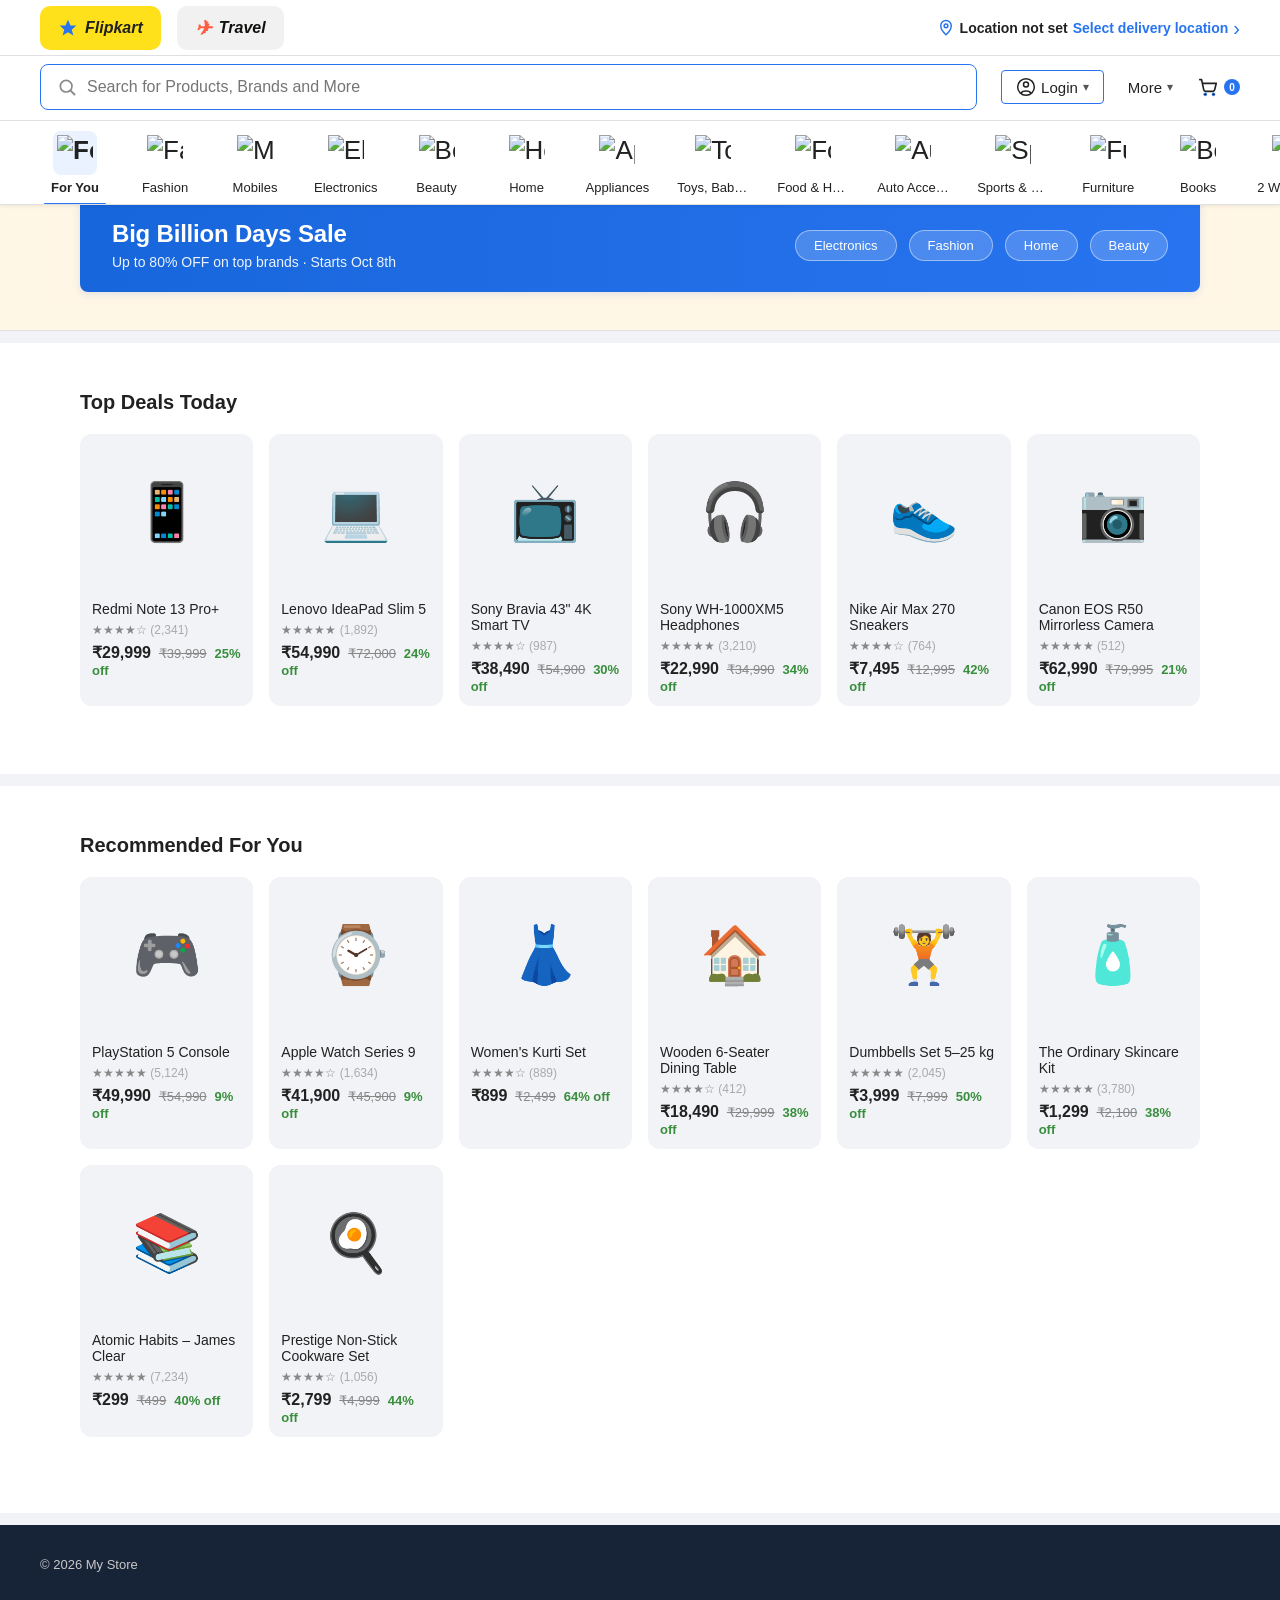
==== index.html @ e4b9d33a "Rename Flipkart.html to index.html" ====
<!doctype html>
<html lang="en">

<head>
  <meta charset="UTF-8" />
  <meta name="viewport" content="width=device-width, initial-scale=1.0" />
  <title>Flipkart – India's Best Online Shopping Site</title>
  <meta name="description"
    content="Buy products online at best prices on Flipkart. Shop mobiles, laptops, fashion, electronics, home appliances and more." />
  <link rel="stylesheet" href="Header.css" />
  <link rel="stylesheet" href="style.css" />
</head>

<body>

  <!-- Sticky header (loaded by JS) -->
  <header id="Header"></header>

  <!-- Banner / advertise strip -->
  <section id="Advertise"></section>

  <!-- Top-selling products carousel -->
  <section id="TopProducts"></section>

  <!-- Full product grid -->
  <section id="products"></section>

  <!-- Footer -->
  <footer id="footer"></footer>

  <script src="script.js"></script>
</body>

</html>
---- Header.css ----
/* ================================
   BASIC RESET
================================ */

* {
  box-sizing: border-box;
  margin: 0;
  padding: 0;
}

body {
  font-family: Arial, Helvetica, sans-serif;
  background: #f1f3f6;
  padding-top: 205px;
}

a {
  text-decoration: none;
  color: inherit;
}

ul {
  list-style: none;
}

button {
  border: 0;
  background: none;
  cursor: pointer;
}


/* ================================
   HEADER
================================ */

.site-header {
  position: fixed;
  top: 0;
  left: 0;

  width: 100%;
  z-index: 1000;

  background: white;
  color: #212121;

  box-shadow: 0 1px 4px rgba(0, 0, 0, 0.1);
}


/* ================================
   COMMON HEADER INNER
================================ */

.header-inner {
  width: 100%;
  padding: 0 40px;

  display: flex;
  align-items: center;
}


/* ================================
   ROW 1
================================ */

.header-top {
  height: 56px;
  max-height: 56px;
  background: white;
  border-bottom: 1px solid #e0e0e0;
  transition: max-height 0.3s cubic-bezier(0.4, 0, 0.2, 1), opacity 0.25s ease, border-color 0.25s ease;
  overflow: hidden;
}

.header-top .header-inner {
  height: 56px;
  gap: 16px;
}


/* Flipkart */

.fk-badge {
  height: 44px;
  padding: 0 18px;

  display: flex;
  align-items: center;
  justify-content: center;
  gap: 7px;

  background: #ffe11b;
  border-radius: 10px;

  font-size: 16px;
  font-weight: bold;
  font-style: italic;
}

.fk-badge__star {
  width: 20px;
  height: 20px;
}


/* Travel */

.travel-badge {
  height: 44px;
  padding: 0 18px;

  display: flex;
  align-items: center;
  gap: 7px;

  background: #b7e67e;
  border-radius: 10px;

  font-size: 16px;
  font-weight: 600;
  font-style: italic;
  color: #111110;
}

.travel-badge__plane {
  font-size: 20px;
  color: #1176e9;
}


/* Location */

.location {
  margin-left: auto;

  display: flex;
  align-items: center;
  gap: 5px;

  font-size: 14px;
  white-space: nowrap;
}

.location__pin {
  color: #2874f0;
}

.location__text {
  font-weight: 600;
}

.location__cta {
  color: #2874f0;
  font-weight: 600;
}

.location__arrow {
  color: #2874f0;
  font-size: 20px;
}


/* ================================
   ROW 2
================================ */

.header-main {
  height: 64px;
  padding: 8px 0 10px;

  background: white;
}

.header-main .header-inner {
  height: 100%;

  display: grid;
  grid-template-columns: 1fr auto;
  gap: 24px;
}


/* Search */

.search {
  width: 100%;
  height: 46px;

  display: flex;
  align-items: center;
  gap: 10px;

  padding: 0 16px;

  background: white;
  border: 1.5px solid #2874f0;
  border-radius: 8px;
}

.search__icon {
  flex-shrink: 0;
}

.search__input {
  width: 100%;
  height: 100%;

  border: 0;
  outline: none;

  font-size: 15px;
}


/* Actions */

.actions {
  display: flex;
  align-items: center;
  gap: 20px;

  white-space: nowrap;
}

.actions__item {
  display: flex;
  align-items: center;
  gap: 6px;

  font-size: 15px;
}

.actions__login {
  padding: 6px 14px;
  border: 1.5px solid #2874f0;
  border-radius: 4px;
  color: #2874f0;
  font-weight: 600;
  text-decoration: none;
}

.actions__login:hover {
  background: #f0f5ff;
}

.actions__login .actions__icon {
  stroke: #2874f0;
}

.actions__more {
  color: #2874f0;
  font-weight: 600;
}

.actions__more:hover {
  opacity: 0.85;
}

.actions__cart {
  color: #2874f0;
}

.actions__cart .actions__icon {
  stroke: #2874f0;
}

.actions__cart-label {
  display: none;
}

.actions__caret {
  font-size: 11px;
}


/* Cart count */

.actions__count {
  min-width: 18px;
  height: 18px;

  display: flex;
  align-items: center;
  justify-content: center;

  background: #2874f0;
  color: white;

  border-radius: 50%;

  font-size: 11px;
  font-weight: bold;
}


/* ================================
   LOGIN DROPDOWN
================================ */

.actions__login-wrap {
  position: relative;
}

.login-dropdown {
  display: none;

  position: absolute;
  top: 35px;
  left: 50%;

  transform: translateX(-50%);

  width: 220px;

  background: white;

  box-shadow: 0 4px 20px rgba(0, 0, 0, 0.16);

  border-radius: 4px;

  overflow: hidden;

  z-index: 2000;
}

.login-dropdown.is-open {
  display: block;
}

.login-dropdown__cta {
  padding: 14px 16px 10px;

  display: flex;
  justify-content: space-between;

  border-bottom: 1px solid #eee;

  color: #878787;
}

.login-dropdown__signup {
  color: #2874f0;
  font-weight: bold;
}

.login-dropdown__list a {
  display: block;
  padding: 9px 16px;
}

.login-dropdown__list a:hover {
  background: #f5f5f5;
}


/* ================================
   ROW 3 — CATEGORIES
================================ */

.header-cats {
  width: 100%;
  height: 85px;

  display: block;

  background: white;

  border-top: 1px solid #e0e0e0;
  border-bottom: 1px solid #e0e0e0;

  overflow: hidden;
}


/* Category horizontal row */

.cat-rail {
  width: 100%;
  height: 85px;

  display: flex;

  align-items: center;

  gap: 24px;

  padding: 8px 40px;

  overflow-x: auto;
  overflow-y: hidden;

  scrollbar-width: none;
}

.cat-rail::-webkit-scrollbar {
  display: none;
}


/* Each category */

.cat-rail li {
  flex: 0 0 auto;
}

.cat {
  min-width: 70px;

  display: flex;
  flex-direction: column;

  align-items: center;
  justify-content: center;

  gap: 5px;

  color: #212121;

  font-size: 13px;

  white-space: nowrap;

  cursor: pointer;
}


/* Category image */

.cat__icon {
  width: 44px;
  height: 44px;

  display: flex;
  align-items: center;
  justify-content: center;

  border-radius: 8px;
}

.cat__icon img {
  width: 36px;
  height: 36px;

  display: block;

  object-fit: contain;
}


/* Category text */

.cat__label {
  display: block;

  max-width: 90px;

  overflow: hidden;
  text-overflow: ellipsis;

  text-align: center;
}


/* Active category */

.cat.is-active {
  font-weight: bold;
}

.cat.is-active .cat__icon {
  background: #eaf2ff;
}

.cat.is-active::after {
  content: "";

  width: 100%;
  height: 2px;

  background: #2874f0;

  margin-top: 2px;
}


/* Hover */

.cat:hover {
  color: #2874f0;
}


/* ================================
   SCROLLED HEADER (COMPACT ON SCROLL)
================================ */

.header-cats {
  transition: height 0.3s cubic-bezier(0.4, 0, 0.2, 1);
}

.cat-rail {
  transition: height 0.3s cubic-bezier(0.4, 0, 0.2, 1), padding 0.3s ease, gap 0.3s ease;
}

.site-header.is-scrolled {
  box-shadow: 0 2px 10px rgba(0, 0, 0, 0.12);
}

/* Hide top row smoothly */
.site-header.is-scrolled .header-top {
  max-height: 0;
  opacity: 0;
  border-bottom: none;
}

/* Shrink category rail and hide icons to just show names */
.site-header.is-scrolled .header-cats {
  height: 42px;
}

.site-header.is-scrolled .cat-rail {
  height: 42px;
  padding: 0 40px;
  gap: 28px;
}

.site-header.is-scrolled .cat {
  min-width: auto;
  flex-direction: row;
  align-items: center;
  gap: 0;
  height: 42px;
  position: relative;
}

.site-header.is-scrolled .cat__icon {
  display: none !important;
}

.site-header.is-scrolled .cat__label {
  max-width: none;
  font-size: 14px;
  font-weight: 500;
  color: #212121;
  white-space: nowrap;
}

.site-header.is-scrolled .cat:hover .cat__label {
  color: #2874f0;
}

.site-header.is-scrolled .cat.is-active .cat__label {
  color: #2874f0;
  font-weight: 700;
}

.site-header.is-scrolled .cat.is-active::after {
  display: none;
}

.site-header.is-scrolled .cat.is-active::before {
  content: "";
  position: absolute;
  bottom: 0;
  left: 0;
  right: 0;
  height: 3px;
  background: #2874f0;
  border-radius: 2px 2px 0 0;
}


/* ================================
   RESPONSIVE
================================ */

@media (max-width: 1100px) {

  .header-inner {
    padding-left: 20px;
    padding-right: 20px;
  }

  .cat-rail {
    padding-left: 20px;
    padding-right: 20px;
  }

  .site-header.is-scrolled .cat-rail {
    padding-left: 20px;
    padding-right: 20px;
    gap: 18px;
  }

  .actions {
    gap: 16px;
  }
}


@media (max-width: 768px) {

  body {
    padding-top: 250px;
  }

  .header-main {
    height: 105px;
  }

  .header-main .header-inner {
    display: flex;
    flex-direction: column;
    gap: 8px;
  }

  .search {
    width: 100%;
  }

  .actions {
    width: 100%;
    justify-content: space-around;
  }

  .location__text {
    display: none;
  }

  .site-header.is-scrolled .cat-rail {
    padding-left: 14px;
    padding-right: 14px;
    gap: 16px;
  }
}


@media (max-width: 560px) {

  .header-inner {
    padding-left: 12px;
    padding-right: 12px;
  }

  .fk-badge,
  .travel-badge {
    height: 38px;
    padding: 0 12px;
    font-size: 14px;
  }

  .cat-rail {
    padding-left: 12px;
    padding-right: 12px;
    gap: 14px;
  }

  .site-header.is-scrolled .cat-rail {
    padding-left: 10px;
    padding-right: 10px;
    gap: 14px;
  }

  .cat__icon {
    width: 38px;
    height: 38px;
  }

  .cat__icon img {
    width: 32px;
    height: 32px;
  }
}
---- style.css ----
/* ============================================================
   RESET / BASE
   ============================================================ */
*,
*::before,
*::after {
  box-sizing: border-box;
  margin: 0;
  padding: 0;
}

body {
  font-family: Arial, Helvetica, sans-serif;
  font-size: 14px;
  color: #212121;
  background: #f1f3f6;
  min-height: 200vh;
  /* enough to scroll and test category collapse */
  padding-top: 160px;
  /* pushes content below the fixed header (approx header height) */
}

a {
  color: inherit;
  text-decoration: none;
}

ul {
  list-style: none;
}

button {
  font: inherit;
  border: 0;
  background: none;
  cursor: pointer;
}

/* ============================================================
   SITE HEADER  (sticky wrapper)
   ============================================================ */

.site-header {
  --blue: #2874f0;
  --yellow: #ffe11b;
  --border: #e0e0e0;

  position: fixed;
  top: 0;
  left: 0;
  z-index: 1000;
  width: 100%;
  background: #fff;
  box-shadow: 0 1px 4px rgba(0, 0, 0, .08);

  font-family: Arial, Helvetica, sans-serif;
  font-size: 14px;
  color: #212121;
}

/* ── shared inner container ── */
.header-inner {
  width: 100%;
  padding: 0 40px;
  display: flex;
  align-items: center;
}

/* ============================================================
   ROW 1 — Brand / Travel / Location
   ============================================================ */

.header-top {
  background: #fff;
  border-bottom: 1px solid var(--border);
}

.header-top .header-inner {
  height: 56px;
  gap: 16px;
}

/* Flipkart badge */
.fk-badge {
  display: inline-flex;
  align-items: center;
  justify-content: center;
  gap: 7px;

  height: 44px;
  padding: 0 18px;

  background: var(--yellow);
  border-radius: 10px;

  font-size: 16px;
  font-weight: 700;
  font-style: italic;
  white-space: nowrap;
  flex-shrink: 0;
}

.fk-badge__star {
  width: 20px;
  height: 20px;
  flex-shrink: 0;
}

/* Travel badge */
.travel-badge {
  display: inline-flex;
  align-items: center;
  justify-content: center;
  gap: 7px;

  height: 44px;
  padding: 0 18px;

  background: #f1f1f1;
  border-radius: 10px;

  font-size: 16px;
  font-weight: 600;
  font-style: italic;
  white-space: nowrap;
  flex-shrink: 0;
}

.travel-badge__plane {
  font-size: 20px;
  color: #ff5d42;
  line-height: 1;
}

/* Location — pushed to right */
.location {
  margin-left: auto;
  display: flex;
  align-items: center;
  gap: 5px;
  padding: 5px 0;
  white-space: nowrap;
  font-size: 14px;
  color: #212121;
}

.location__pin {
  flex-shrink: 0;
  color: #212121;
}

.location__text {
  font-weight: 600;
}

.location__cta {
  color: var(--blue);
  font-weight: 600;
}

.location__arrow {
  color: var(--blue);
  font-size: 20px;
  line-height: 1;
}

/* ============================================================
   ROW 2 — Search / Login / More / Cart
   ============================================================ */

.header-main {
  background: #fff;
  padding: 8px 0 10px;
}

.header-main .header-inner {
  display: grid;
  grid-template-columns: minmax(0, 1fr) auto;
  column-gap: 24px;
  align-items: center;
}

/* Search bar */
.search {
  width: 100%;
  height: 46px;

  display: flex;
  align-items: center;
  gap: 10px;

  padding: 0 16px;

  background: #fff;
  border: 1.8px solid var(--blue);
  border-radius: 8px;
}

.search:focus-within {
  box-shadow: 0 0 0 3px rgba(40, 116, 240, .12);
}

.search__icon {
  flex-shrink: 0;
}

.search__input {
  flex: 1;
  min-width: 0;
  height: 100%;
  border: 0;
  outline: 0;
  background: transparent;
  font-size: 16px;
  color: #212121;
}

.search__input::placeholder {
  color: #757575;
  opacity: 1;
}

/* search cancel button hidden via appearance: none on the input */

/* Actions nav */
.actions {
  display: flex;
  align-items: center;
  gap: 24px;
  white-space: nowrap;
  flex-shrink: 0;
}

.actions__item {
  display: inline-flex;
  align-items: center;
  gap: 5px;
  font-size: 15px;
  font-weight: 500;
  color: #212121;
}

.actions__item:hover {
  color: var(--blue);
}

.actions__icon {
  flex-shrink: 0;
}

.actions__caret {
  font-size: 12px;
  color: #555;
}

.actions__count {
  min-width: 16px;
  height: 16px;
  display: inline-flex;
  align-items: center;
  justify-content: center;
  border-radius: 50%;
  background: var(--blue);
  color: #fff;
  font-size: 10px;
  font-weight: 700;
}

/* Login dropdown wrapper */
.actions__login-wrap {
  position: relative;
}

.actions__login {
  cursor: pointer;
}

/* Login dropdown panel */
.login-dropdown {
  display: none;
  position: absolute;
  top: calc(100% + 10px);
  left: 50%;
  transform: translateX(-50%);
  z-index: 2000;

  width: 220px;

  background: #fff;
  border-radius: 4px;
  box-shadow: 0 4px 20px rgba(0, 0, 0, .16);

  overflow: hidden;
}

.login-dropdown.is-open {
  display: block;
  animation: dropIn .15s ease;
}

@keyframes dropIn {
  from {
    opacity: 0;
    transform: translateX(-50%) translateY(-6px);
  }

  to {
    opacity: 1;
    transform: translateX(-50%) translateY(0);
  }
}

/* triangle pointer */
.login-dropdown::before {
  content: '';
  position: absolute;
  top: -7px;
  left: 50%;
  transform: translateX(-50%);
  border: 7px solid transparent;
  border-bottom-color: #fff;
  border-top: 0;
  filter: drop-shadow(0 -1px 1px rgba(0, 0, 0, .08));
}

.login-dropdown__cta {
  display: flex;
  align-items: center;
  justify-content: space-between;
  padding: 14px 16px 10px;
  font-size: 14px;
  color: #878787;
  border-bottom: 1px solid #f0f0f0;
}

.login-dropdown__signup {
  color: var(--blue);
  font-weight: 600;
  font-size: 14px;
}

.login-dropdown__list {
  padding: 6px 0;
}

.login-dropdown__list li a {
  display: block;
  padding: 9px 16px;
  font-size: 14px;
  color: #212121;
}

.login-dropdown__list li a:hover {
  background: #f5f5f5;
}

/* ============================================================
   ROW 3 — Category rail
   ============================================================ */

.header-cats {
  background: #fff;
  border-top: 1px solid var(--border);
  overflow: hidden;

  /* smooth height transition for collapse */
  transition: max-height .25s ease, padding .25s ease;
  max-height: 120px;
  /* expanded */
}

.cat-rail {
  width: 100%;
  padding: 10px 40px 8px;

  display: flex;
  align-items: flex-start;
  gap: 20px;

  overflow-x: auto;
  scrollbar-width: none;
}

/* scrollbar hidden via scrollbar-width: none (already set on .cat-rail) */

/* individual category item */
.cat {
  flex: 0 0 auto;
  display: flex;
  flex-direction: column;
  align-items: center;
  gap: 5px;

  font-size: 13px;
  color: #212121;
  text-align: center;
  white-space: nowrap;
  line-height: 1.2;

  padding: 0 4px;
}

.cat:hover {
  color: var(--blue);
}

/* icon box */
.cat__icon {
  width: 44px;
  height: 44px;

  display: flex;
  align-items: center;
  justify-content: center;

  font-size: 26px;
  border-radius: 8px;
  background: transparent;

  /* smooth icon hide */
  transition:
    width .25s ease,
    height .25s ease,
    font-size .25s ease,
    opacity .25s ease,
    margin .25s ease;
}

/* label */
.cat__label {
  max-width: 72px;
  overflow: hidden;
  text-overflow: ellipsis;
  transition: font-weight .15s;
}

/* Active state */
.cat.is-active {
  font-weight: 700;
  color: #212121;
}

.cat.is-active .cat__icon {
  background: #eaf2ff;
}

.cat.is-active::after {
  content: '';
  display: block;
  height: 2px;
  border-radius: 1px;
  background: var(--blue);
  width: 100%;
  margin-top: 2px;
}

/* ============================================================
   SCROLLED STATE — category collapses to text-only row
   ============================================================ */

.site-header.is-scrolled .header-cats {
  max-height: 40px;
  /* collapsed height — just the label row */
}

.site-header.is-scrolled .cat-rail {
  padding-top: 6px;
  padding-bottom: 6px;
  align-items: center;
}

/* hide icon when scrolled */
.site-header.is-scrolled .cat__icon {
  width: 0;
  height: 0;
  font-size: 0;
  opacity: 0;
  margin: 0;
}

/* shrink the item to inline pill */
.site-header.is-scrolled .cat {
  flex-direction: row;
  gap: 0;
  font-size: 13px;
}

.site-header.is-scrolled .cat__label {
  max-width: none;
}

/* ============================================================
   RESPONSIVE
   ============================================================ */

@media (max-width: 1100px) {
  .header-inner {
    padding-left: 20px;
    padding-right: 20px;
  }

  .cat-rail {
    padding-left: 20px;
    padding-right: 20px;
  }

  .actions {
    gap: 16px;
  }
}

@media (max-width: 768px) {
  .header-main .header-inner {
    display: flex;
    flex-direction: column;
    gap: 8px;
  }

  .search {
    width: 100%;
  }

  .actions {
    width: 100%;
    justify-content: space-around;
  }

  .location__text {
    display: none;
  }
}

@media (max-width: 560px) {
  .header-inner {
    padding-left: 12px;
    padding-right: 12px;
  }

  .fk-badge,
  .travel-badge {
    padding: 0 12px;
    font-size: 14px;
    height: 38px;
  }

  .cat-rail {
    padding-left: 12px;
    padding-right: 12px;
    gap: 12px;
  }

  .cat {
    font-size: 12px;
  }

  .cat__icon {
    width: 38px;
    height: 38px;
    font-size: 22px;
  }
}

/* ============================================================
   ACCESSIBILITY
   ============================================================ */

.site-header :focus-visible {
  outline: 2px solid var(--blue);
  outline-offset: 2px;
}

/* ============================================================
   BODY CONTENT — placeholder sections so page scrolls
   ============================================================ */

#Advertise {
  background: #fff7e6;
  padding: 24px 40px;
  margin-bottom: 12px;
  border-bottom: 1px solid #e0e0e0;
}

#TopProducts,
#products {
  background: #fff;
  padding: 24px 40px;
  margin-bottom: 12px;
}

#footer {
  background: #172337;
  color: #c8c8c8;
  padding: 32px 40px;
  font-size: 13px;
}

/* ============================================================
   ADVERTISEMENT SLIDER
   ============================================================ */

.ad-slider {
  position: relative;
  width: min(100%, 1400px);
  height: 380px;
  margin: 18px auto 0;
  border-radius: 24px;
  overflow: hidden;
  background: #e5e7eb;
}

.ad-slide {
  position: absolute;
  inset: 0;
  display: flex;
  align-items: flex-end;
  padding: 32px;
  background-size: cover;
  background-position: center;
  opacity: 0;
  visibility: hidden;
  transition: opacity 0.6s ease, visibility 0.6s ease;
}

.ad-slide::before {
  content: "";
  position: absolute;
  inset: 0;
  background: linear-gradient(90deg, rgba(17, 24, 39, 0.68), rgba(17, 24, 39, 0.15));
}

.ad-slide.is-active {
  opacity: 1;
  visibility: visible;
}

.ad-slide__content {
  position: relative;
  z-index: 1;
  color: #fff;
  max-width: 600px;
}

.ad-tag {
  display: inline-block;
  background: rgba(255, 255, 255, 0.16);
  border: 1px solid rgba(255, 255, 255, 0.4);
  border-radius: 999px;
  padding: 6px 12px;
  font-size: 12px;
  text-transform: uppercase;
  letter-spacing: 0.08em;
  font-weight: 700;
  margin-bottom: 12px;
}

.ad-slide__content h3 {
  margin: 0 0 10px;
  font-size: clamp(28px, 4vw, 54px);
  line-height: 1;
  font-weight: 800;
}

.ad-slide__content p {
  margin: 0;
  font-size: clamp(14px, 1.7vw, 20px);
  opacity: 0.95;
}

.ad-slider__dots {
  position: absolute;
  left: 50%;
  bottom: 18px;
  transform: translateX(-50%);
  display: flex;
  align-items: center;
  gap: 10px;
  z-index: 2;
}

.ad-dot {
  width: 12px;
  height: 12px;
  border-radius: 50%;
  background: rgba(255, 255, 255, 0.55);
  cursor: pointer;
  transition: all 0.25s ease;
}

.ad-dot.is-active {
  width: 28px;
  border-radius: 999px;
  background: #fff;
}

@media (max-width: 768px) {
  .ad-slider {
    height: 260px;
    border-radius: 18px;
  }

  .ad-slide {
    padding: 20px;
  }

  .ad-slide__content h3 {
    font-size: 30px;
  }

  .ad-slide__content p {
    font-size: 14px;
  }
}

@media (max-width: 480px) {
  .ad-slider {
    height: 220px;
    margin-top: 12px;
  }

  .ad-slide {
    padding: 18px;
  }

  .ad-slide__content h3 {
    font-size: 26px;
  }

  .ad-tag {
    font-size: 9px;
    padding: 5px 10px;
  }

  .ad-dot {
    width: 10px;
    height: 10px;
  }

  .ad-dot.is-active {
    width: 22px;
  }
}
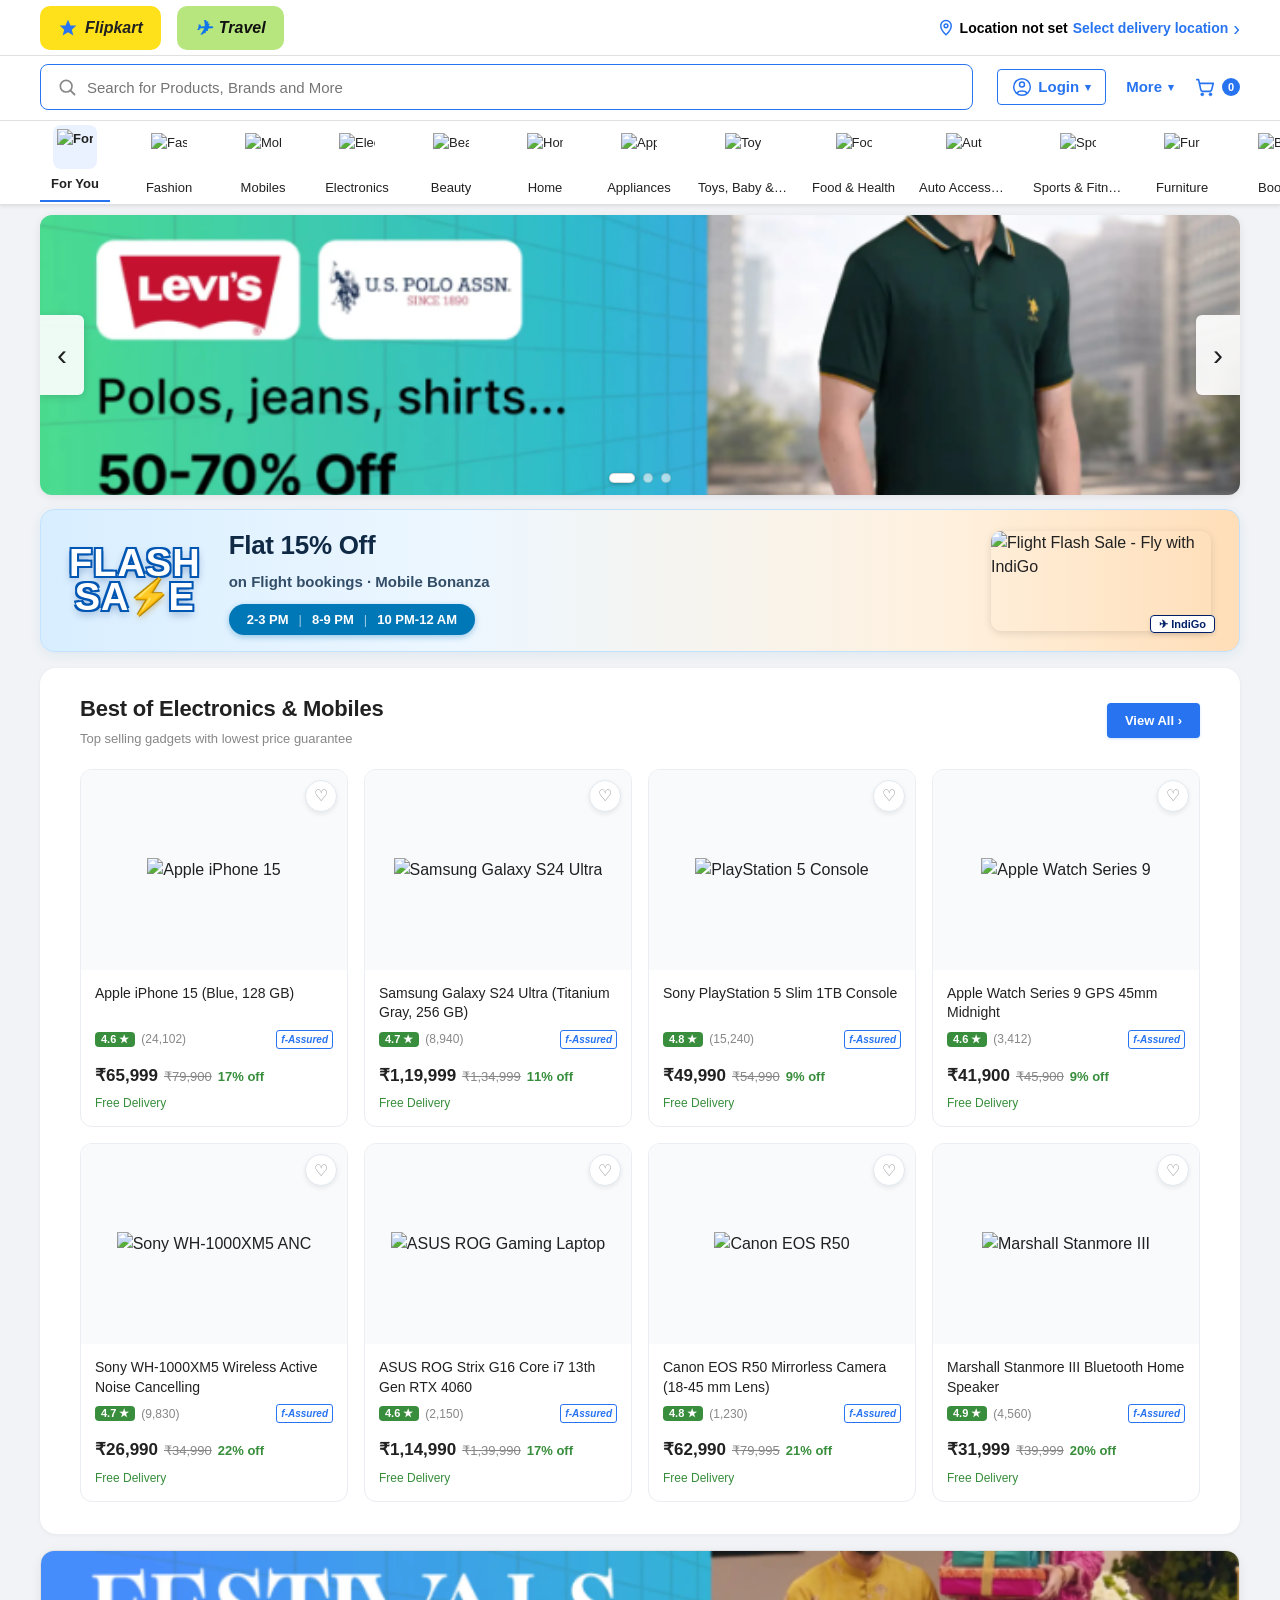
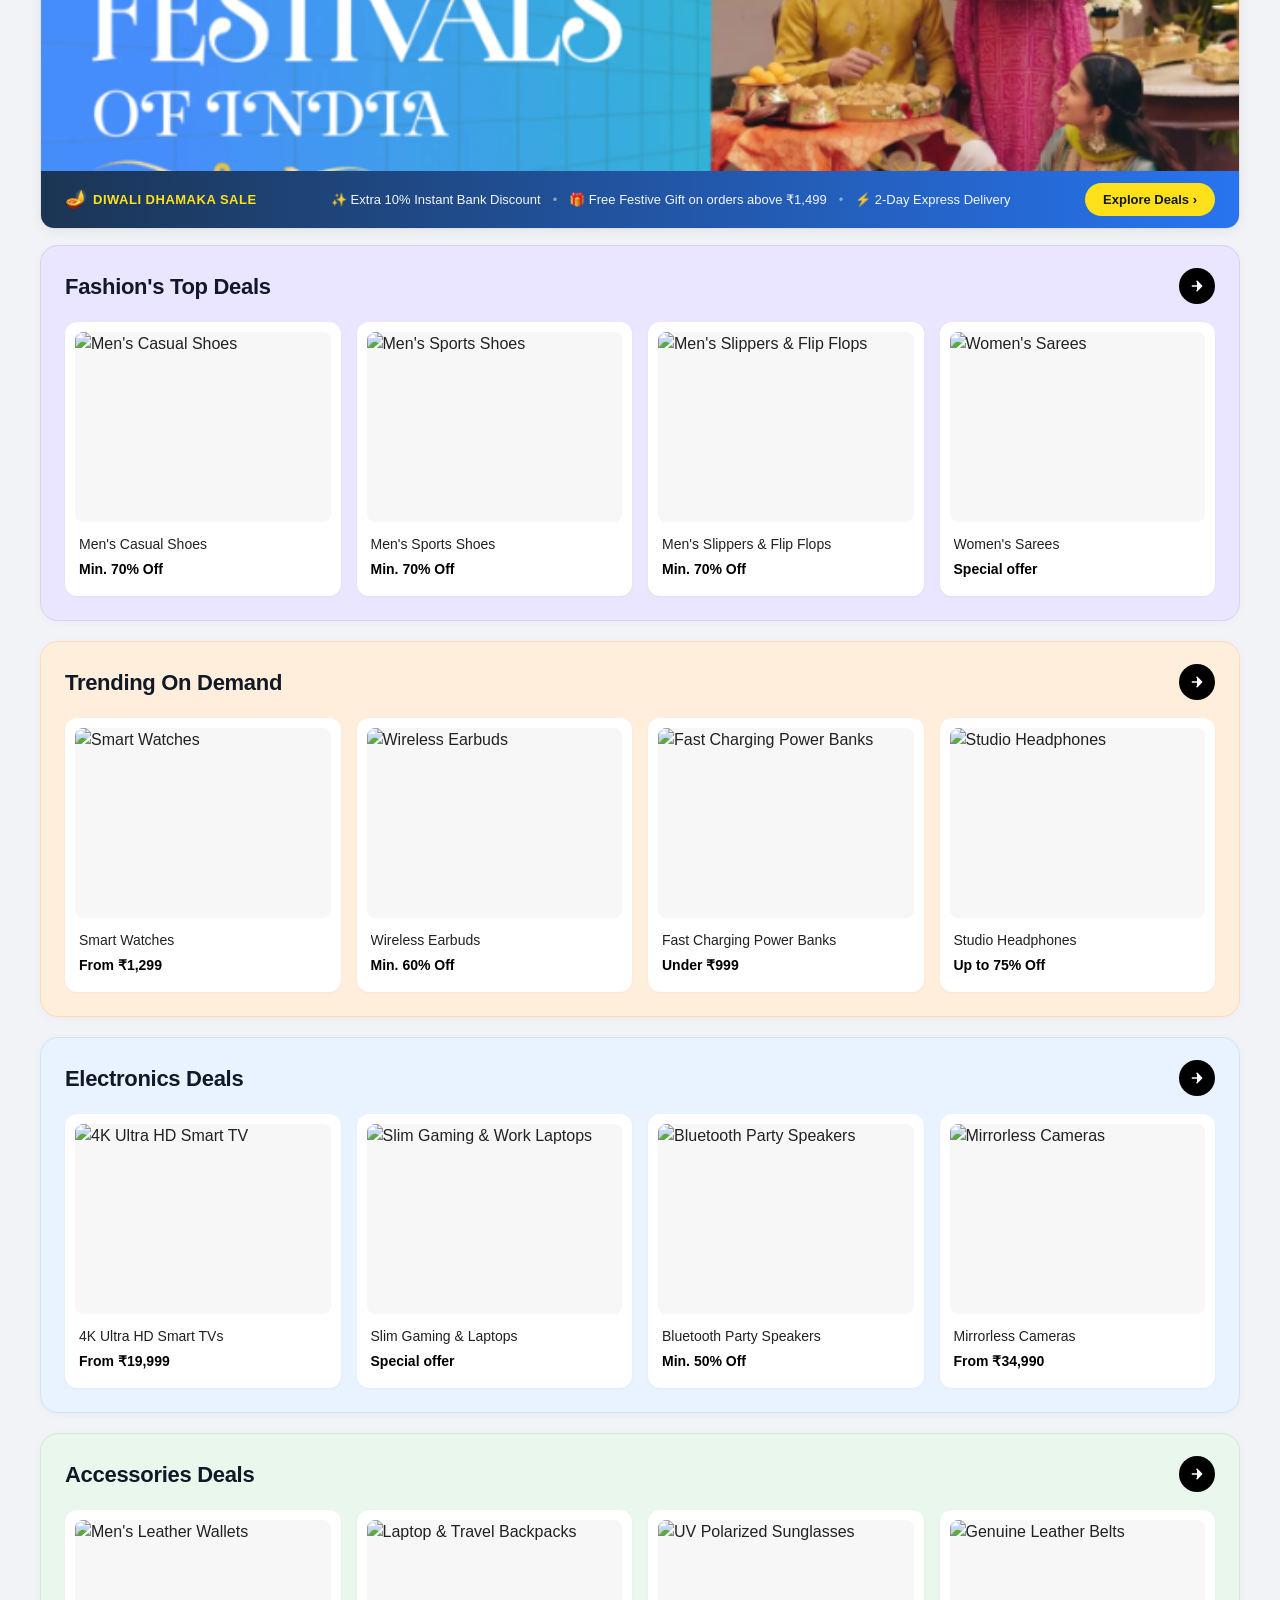
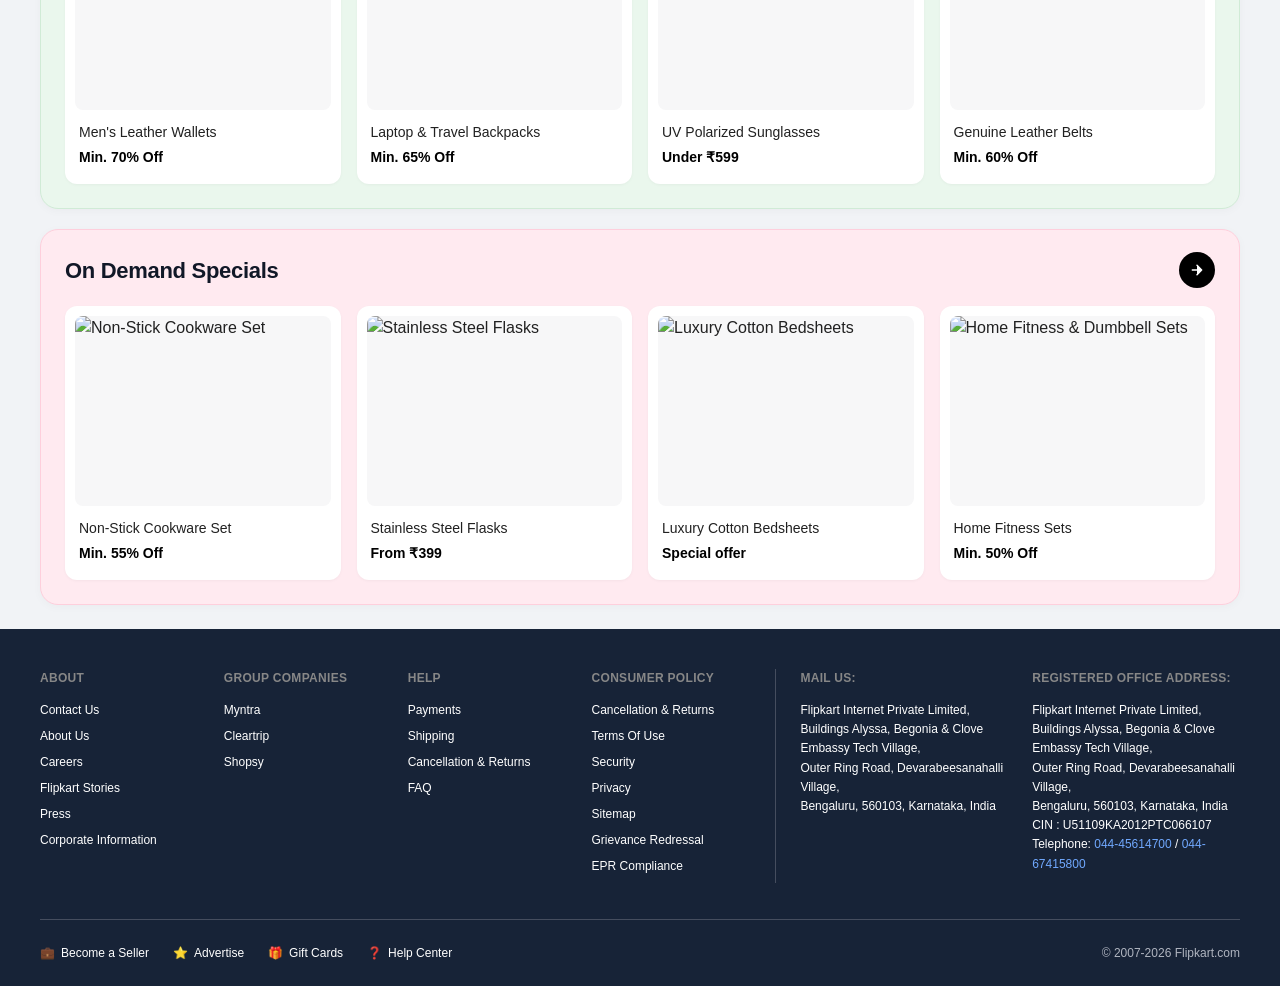
==== commit 180de296: "created new features and destructure te folder" ====
--- a/index.html
+++ b/index.html
@@ -7,28 +7,50 @@
   <title>Flipkart – India's Best Online Shopping Site</title>
   <meta name="description"
     content="Buy products online at best prices on Flipkart. Shop mobiles, laptops, fashion, electronics, home appliances and more." />
-  <link rel="stylesheet" href="Header.css" />
-  <link rel="stylesheet" href="style.css" />
+
+  <!-- Global Base Styles & Design Tokens -->
+  <link rel="stylesheet" href="css/style.css" />
+
+  <!-- Component Stylesheets (Divided 1:1 per markup in css/) -->
+  <link rel="stylesheet" href="css/Header.css" />
+  <link rel="stylesheet" href="css/Advertise.css" />
+  <link rel="stylesheet" href="css/AdBanner1.css" />
+  <link rel="stylesheet" href="css/Products.css" />
+  <link rel="stylesheet" href="css/AdBanner2.css" />
+  <link rel="stylesheet" href="css/TopProducts.css" />
+  <link rel="stylesheet" href="css/footer.css" />
 </head>
 
 <body>
 
-  <!-- Sticky header (loaded by JS) -->
-  <header id="Header"></header>
+  <!-- 1. Header -->
+  <div id="Header"></div>
 
-  <!-- Banner / advertise strip -->
-  <section id="Advertise"></section>
+  <!-- 2. Hero Slider Banner -->
+  <div id="SliderBanner"></div>
 
-  <!-- Top-selling products carousel -->
-  <section id="TopProducts"></section>
+  <!-- 3. Interstitial Ad 1 (Flash Sale Flights / Mobiles) -->
+  <div id="AdBanner1"></div>
 
-  <!-- Full product grid -->
-  <section id="products"></section>
+  <!-- 4. Products (Revamped Real UI) -->
+  <div id="products"></div>
 
-  <!-- Footer -->
-  <footer id="footer"></footer>
+  <!-- 5. Interstitial Ad 2 (Diwali Dhamaka / Festivals of India) -->
+  <div id="AdBanner2"></div>
 
-  <script src="script.js"></script>
+  <!-- 6. Top Deals (5 Themed Containers) -->
+  <div id="TopProducts"></div>
+
+  <!-- 7. Footer -->
+  <div id="footer"></div>
+
+  <!-- Component Scripts (Divided 1:1 per markup in js/) -->
+  <script src="js/Header.js"></script>
+  <script src="js/Advertise.js"></script>
+  <script src="js/Products.js"></script>
+
+  <!-- Master Component Orchestrator -->
+  <script src="js/script.js"></script>
 </body>
 
 </html>
--- a/css/style.css
+++ b/css/style.css
@@ -0,0 +1,110 @@
+/* ============================================================
+   FLIPKART CLONE - GLOBAL STYLESHEET (css/style.css)
+   Global Design Tokens, Base Resets & Shared Section Utilities
+   Each markup component has its own dedicated stylesheet in css/:
+     • components/Header.html       -> css/Header.css
+     • components/Advertise.html    -> css/Advertise.css
+     • components/AdBanner1.html    -> css/AdBanner1.css
+     • components/Products.html     -> css/Products.css
+     • components/AdBanner2.html    -> css/AdBanner2.css
+     • components/TopProducts.html  -> css/TopProducts.css
+     • components/footer.html       -> css/footer.css
+   ============================================================ */
+
+/* CSS Variables & Theme Tokens */
+:root {
+  --fk-blue: #2874f0;
+  --fk-dark-blue: #1866db;
+  --fk-yellow: #ffe11b;
+  --fk-green: #388e3c;
+  --fk-orange: #ff6161;
+  --fk-bg: #f1f3f6;
+  --fk-text: #212121;
+  --fk-muted: #878787;
+  --fk-border: #e0e0e0;
+  --fk-card-bg: #ffffff;
+}
+
+/* Base Reset */
+*,
+*::before,
+*::after {
+  box-sizing: border-box;
+  margin: 0;
+  padding: 0;
+}
+
+body {
+  font-family: -apple-system, BlinkMacSystemFont, "Segoe UI", Roboto, Helvetica, Arial, sans-serif;
+  background: var(--fk-bg);
+  color: var(--fk-text);
+  line-height: 1.5;
+  -webkit-font-smoothing: antialiased;
+  padding-top: 205px; /* Matches fixed header height */
+}
+
+a {
+  text-decoration: none;
+  color: inherit;
+}
+
+ul {
+  list-style: none;
+}
+
+button {
+  border: 0;
+  background: none;
+  cursor: pointer;
+  font-family: inherit;
+}
+
+input, select, textarea {
+  font-family: inherit;
+}
+
+/* ============================================================
+   SHARED SECTION UTILITIES
+   ============================================================ */
+
+.section-header {
+  display: flex;
+  align-items: center;
+  justify-content: space-between;
+  margin-bottom: 20px;
+}
+
+.section-title {
+  font-size: 22px;
+  font-weight: 700;
+  color: var(--fk-text);
+  margin: 0 0 4px;
+  letter-spacing: -0.2px;
+}
+
+.section-subtitle {
+  font-size: 13px;
+  color: var(--fk-muted);
+  margin: 0;
+}
+
+.section-view-all {
+  display: inline-flex;
+  align-items: center;
+  gap: 4px;
+  background: var(--fk-blue);
+  color: #ffffff;
+  font-size: 13px;
+  font-weight: 600;
+  padding: 8px 18px;
+  border-radius: 4px;
+  text-decoration: none;
+  box-shadow: 0 1px 3px rgba(40, 116, 240, 0.2);
+  transition: background 0.2s ease, transform 0.15s ease;
+  white-space: nowrap;
+}
+
+.section-view-all:hover {
+  background: #1259cb;
+  transform: translateY(-1px);
+}
--- a/css/Header.css
+++ b/css/Header.css
@@ -0,0 +1,638 @@
+/* ================================
+   SITE HEADER (css/Header.css)
+================================ */
+
+.site-header {
+  position: fixed;
+  top: 0;
+  left: 0;
+
+  width: 100%;
+  z-index: 1000;
+
+  background: white;
+  color: #212121;
+
+  box-shadow: 0 1px 4px rgba(0, 0, 0, 0.1);
+}
+
+
+/* ================================
+   COMMON HEADER INNER
+================================ */
+
+.header-inner {
+  width: 100%;
+  padding: 0 40px;
+
+  display: flex;
+  align-items: center;
+}
+
+
+/* ================================
+   ROW 1
+================================ */
+
+.header-top {
+  height: 56px;
+  max-height: 56px;
+  background: white;
+  border-bottom: 1px solid #e0e0e0;
+  transition: max-height 0.3s cubic-bezier(0.4, 0, 0.2, 1), opacity 0.25s ease, border-color 0.25s ease;
+  overflow: hidden;
+}
+
+.header-top .header-inner {
+  height: 56px;
+  gap: 16px;
+}
+
+
+/* Flipkart */
+
+.fk-badge {
+  height: 44px;
+  padding: 0 18px;
+
+  display: flex;
+  align-items: center;
+  justify-content: center;
+  gap: 7px;
+
+  background: #ffe11b;
+  border-radius: 10px;
+
+  font-size: 16px;
+  font-weight: bold;
+  font-style: italic;
+}
+
+.fk-badge__star {
+  width: 20px;
+  height: 20px;
+}
+
+
+/* Travel */
+
+.travel-badge {
+  height: 44px;
+  padding: 0 18px;
+
+  display: flex;
+  align-items: center;
+  gap: 7px;
+
+  background: #b7e67e;
+  border-radius: 10px;
+
+  font-size: 16px;
+  font-weight: 600;
+  font-style: italic;
+  color: #111110;
+}
+
+.travel-badge__plane {
+  font-size: 20px;
+  color: #1176e9;
+}
+
+
+/* Location */
+
+.location {
+  margin-left: auto;
+
+  display: flex;
+  align-items: center;
+  gap: 5px;
+
+  font-size: 14px;
+  white-space: nowrap;
+}
+
+.location__pin {
+  color: #2874f0;
+}
+
+.location__text {
+  font-weight: 600;
+}
+
+.location__cta {
+  color: #2874f0;
+  font-weight: 600;
+}
+
+.location__arrow {
+  color: #2874f0;
+  font-size: 20px;
+}
+
+
+/* ================================
+   ROW 2
+================================ */
+
+.header-main {
+  height: 64px;
+  padding: 8px 0 10px;
+
+  background: white;
+}
+
+.header-main .header-inner {
+  height: 100%;
+
+  display: grid;
+  grid-template-columns: 1fr auto;
+  gap: 24px;
+}
+
+
+/* Search */
+
+.search {
+  width: 100%;
+  height: 46px;
+
+  display: flex;
+  align-items: center;
+  gap: 10px;
+
+  padding: 0 16px;
+
+  background: white;
+  border: 1.5px solid #2874f0;
+  border-radius: 8px;
+}
+
+.search__icon {
+  flex-shrink: 0;
+}
+
+.search__input {
+  width: 100%;
+  height: 100%;
+
+  border: 0;
+  outline: none;
+
+  font-size: 15px;
+}
+
+
+/* Actions */
+
+.actions {
+  display: flex;
+  align-items: center;
+  gap: 20px;
+
+  white-space: nowrap;
+}
+
+.actions__item {
+  display: flex;
+  align-items: center;
+  gap: 6px;
+
+  font-size: 15px;
+}
+
+.actions__login {
+  padding: 6px 14px;
+  border: 1.5px solid #2874f0;
+  border-radius: 4px;
+  color: #2874f0;
+  font-weight: 600;
+  text-decoration: none;
+}
+
+.actions__login:hover {
+  background: #f0f5ff;
+}
+
+.actions__login .actions__icon {
+  stroke: #2874f0;
+}
+
+.actions__more {
+  color: #2874f0;
+  font-weight: 600;
+}
+
+.actions__more:hover {
+  opacity: 0.85;
+}
+
+.actions__cart {
+  color: #2874f0;
+}
+
+.actions__cart .actions__icon {
+  stroke: #2874f0;
+}
+
+.actions__cart-label {
+  display: none;
+}
+
+.actions__caret {
+  font-size: 11px;
+}
+
+
+/* Cart count */
+
+.actions__count {
+  min-width: 18px;
+  height: 18px;
+
+  display: flex;
+  align-items: center;
+  justify-content: center;
+
+  background: #2874f0;
+  color: white;
+
+  border-radius: 50%;
+
+  font-size: 11px;
+  font-weight: bold;
+}
+
+
+/* ================================
+   LOGIN DROPDOWN
+================================ */
+
+.actions__login-wrap {
+  position: relative;
+}
+
+.login-dropdown {
+  display: none;
+
+  position: absolute;
+  top: 35px;
+  left: 50%;
+
+  transform: translateX(-50%);
+
+  width: 220px;
+
+  background: white;
+
+  box-shadow: 0 4px 20px rgba(0, 0, 0, 0.16);
+
+  border-radius: 4px;
+
+  overflow: hidden;
+
+  z-index: 2000;
+}
+
+.login-dropdown.is-open {
+  display: block;
+}
+
+.login-dropdown__cta {
+  padding: 14px 16px 10px;
+
+  display: flex;
+  justify-content: space-between;
+
+  border-bottom: 1px solid #eee;
+
+  color: #878787;
+}
+
+.login-dropdown__signup {
+  color: #2874f0;
+  font-weight: bold;
+}
+
+.login-dropdown__list a {
+  display: block;
+  padding: 9px 16px;
+}
+
+.login-dropdown__list a:hover {
+  background: #f5f5f5;
+}
+
+
+/* ================================
+   ROW 3 — CATEGORIES
+================================ */
+
+.header-cats {
+  width: 100%;
+  height: 85px;
+
+  display: block;
+
+  background: white;
+
+  border-top: 1px solid #e0e0e0;
+  border-bottom: 1px solid #e0e0e0;
+
+  overflow: hidden;
+  transition: height 0.3s cubic-bezier(0.4, 0, 0.2, 1);
+}
+
+
+/* Category horizontal row */
+
+.cat-rail {
+  width: 100%;
+  height: 85px;
+
+  display: flex;
+
+  align-items: center;
+
+  gap: 24px;
+
+  padding: 8px 40px;
+
+  overflow-x: auto;
+  overflow-y: hidden;
+
+  scrollbar-width: none;
+  transition: height 0.3s cubic-bezier(0.4, 0, 0.2, 1), padding 0.3s ease, gap 0.3s ease;
+}
+
+.cat-rail::-webkit-scrollbar {
+  display: none;
+}
+
+
+/* Each category */
+
+.cat-rail li {
+  flex: 0 0 auto;
+}
+
+.cat {
+  min-width: 70px;
+
+  display: flex;
+  flex-direction: column;
+
+  align-items: center;
+  justify-content: center;
+
+  gap: 5px;
+
+  color: #212121;
+
+  font-size: 13px;
+
+  white-space: nowrap;
+
+  cursor: pointer;
+}
+
+
+/* Category image */
+
+.cat__icon {
+  width: 44px;
+  height: 44px;
+
+  display: flex;
+  align-items: center;
+  justify-content: center;
+
+  border-radius: 8px;
+}
+
+.cat__icon img {
+  width: 36px;
+  height: 36px;
+
+  display: block;
+
+  object-fit: contain;
+}
+
+
+/* Category text */
+
+.cat__label {
+  display: block;
+
+  max-width: 90px;
+
+  overflow: hidden;
+  text-overflow: ellipsis;
+
+  text-align: center;
+}
+
+
+/* Active category */
+
+.cat.is-active {
+  font-weight: bold;
+}
+
+.cat.is-active .cat__icon {
+  background: #eaf2ff;
+}
+
+.cat.is-active::after {
+  content: "";
+
+  width: 100%;
+  height: 2px;
+
+  background: #2874f0;
+
+  margin-top: 2px;
+}
+
+
+/* Hover */
+
+.cat:hover {
+  color: #2874f0;
+}
+
+
+/* ================================
+   SCROLLED HEADER (COMPACT ON SCROLL)
+================================ */
+
+.site-header.is-scrolled {
+  box-shadow: 0 2px 10px rgba(0, 0, 0, 0.12);
+}
+
+/* Hide top row smoothly */
+.site-header.is-scrolled .header-top {
+  max-height: 0;
+  opacity: 0;
+  border-bottom: none;
+}
+
+/* Shrink category rail and hide icons to just show names */
+.site-header.is-scrolled .header-cats {
+  height: 42px;
+}
+
+.site-header.is-scrolled .cat-rail {
+  height: 42px;
+  padding: 0 40px;
+  gap: 28px;
+}
+
+.site-header.is-scrolled .cat {
+  min-width: auto;
+  flex-direction: row;
+  align-items: center;
+  gap: 0;
+  height: 42px;
+  position: relative;
+}
+
+.site-header.is-scrolled .cat__icon {
+  display: none !important;
+}
+
+.site-header.is-scrolled .cat__label {
+  max-width: none;
+  font-size: 14px;
+  font-weight: 500;
+  color: #212121;
+  white-space: nowrap;
+}
+
+.site-header.is-scrolled .cat:hover .cat__label {
+  color: #2874f0;
+}
+
+.site-header.is-scrolled .cat.is-active .cat__label {
+  color: #2874f0;
+  font-weight: 700;
+}
+
+.site-header.is-scrolled .cat.is-active::after {
+  display: none;
+}
+
+.site-header.is-scrolled .cat.is-active::before {
+  content: "";
+  position: absolute;
+  bottom: 0;
+  left: 0;
+  right: 0;
+  height: 3px;
+  background: #2874f0;
+  border-radius: 2px 2px 0 0;
+}
+
+
+/* ================================
+   RESPONSIVE
+================================ */
+
+@media (max-width: 1100px) {
+
+  .header-inner {
+    padding-left: 20px;
+    padding-right: 20px;
+  }
+
+  .cat-rail {
+    padding-left: 20px;
+    padding-right: 20px;
+  }
+
+  .site-header.is-scrolled .cat-rail {
+    padding-left: 20px;
+    padding-right: 20px;
+    gap: 18px;
+  }
+
+  .actions {
+    gap: 16px;
+  }
+}
+
+
+@media (max-width: 768px) {
+
+  body {
+    padding-top: 250px;
+  }
+
+  .header-main {
+    height: 105px;
+  }
+
+  .header-main .header-inner {
+    display: flex;
+    flex-direction: column;
+    gap: 8px;
+  }
+
+  .search {
+    width: 100%;
+  }
+
+  .actions {
+    width: 100%;
+    justify-content: space-around;
+  }
+
+  .location__text {
+    display: none;
+  }
+
+  .site-header.is-scrolled .cat-rail {
+    padding-left: 14px;
+    padding-right: 14px;
+    gap: 16px;
+  }
+}
+
+
+@media (max-width: 560px) {
+
+  .header-inner {
+    padding-left: 12px;
+    padding-right: 12px;
+  }
+
+  .fk-badge,
+  .travel-badge {
+    height: 38px;
+    padding: 0 12px;
+    font-size: 14px;
+  }
+
+  .cat-rail {
+    padding-left: 12px;
+    padding-right: 12px;
+    gap: 14px;
+  }
+
+  .site-header.is-scrolled .cat-rail {
+    padding-left: 10px;
+    padding-right: 10px;
+    gap: 14px;
+  }
+
+  .cat__icon {
+    width: 38px;
+    height: 38px;
+  }
+
+  .cat__icon img {
+    width: 32px;
+    height: 32px;
+  }
+}
--- a/css/Advertise.css
+++ b/css/Advertise.css
@@ -0,0 +1,135 @@
+/* ============================================================
+   HERO SLIDER BANNER (css/Advertise.css)
+   Modular styles for components/Advertise.html
+   ============================================================ */
+
+.hero-slider-section {
+  padding: 10px 40px 14px;
+  width: 100%;
+}
+
+.hero-slider {
+  position: relative;
+  width: 100%;
+  height: 280px;
+  border-radius: 12px;
+  overflow: hidden;
+  box-shadow: 0 2px 10px rgba(0, 0, 0, 0.08);
+  background: #e9ecef;
+}
+
+.hero-slide {
+  position: absolute;
+  inset: 0;
+  opacity: 0;
+  visibility: hidden;
+  transition: opacity 0.5s ease-in-out, visibility 0.5s ease-in-out;
+}
+
+.hero-slide.is-active {
+  opacity: 1;
+  visibility: visible;
+}
+
+.hero-slide img {
+  width: 100%;
+  height: 100%;
+  object-fit: cover;
+  object-position: center;
+  display: block;
+}
+
+/* Slider Controls */
+.slider-btn {
+  position: absolute;
+  top: 50%;
+  transform: translateY(-50%);
+  width: 44px;
+  height: 80px;
+  background: rgba(255, 255, 255, 0.9);
+  border: none;
+  font-size: 30px;
+  color: #212121;
+  display: flex;
+  align-items: center;
+  justify-content: center;
+  cursor: pointer;
+  z-index: 10;
+  box-shadow: 0 2px 8px rgba(0, 0, 0, 0.15);
+  transition: background 0.2s ease, transform 0.15s ease;
+}
+
+.slider-btn:hover {
+  background: #ffffff;
+  color: #2874f0;
+}
+
+.slider-btn--prev {
+  left: 0;
+  border-radius: 0 6px 6px 0;
+}
+
+.slider-btn--next {
+  right: 0;
+  border-radius: 6px 0 0 6px;
+}
+
+.slider-dots {
+  position: absolute;
+  bottom: 12px;
+  left: 50%;
+  transform: translateX(-50%);
+  display: flex;
+  gap: 8px;
+  z-index: 10;
+}
+
+.slider-dot {
+  width: 10px;
+  height: 10px;
+  border-radius: 50%;
+  background: rgba(255, 255, 255, 0.6);
+  border: 1px solid rgba(0, 0, 0, 0.15);
+  cursor: pointer;
+  transition: all 0.25s ease;
+  padding: 0;
+}
+
+.slider-dot.is-active {
+  width: 26px;
+  border-radius: 12px;
+  background: #ffffff;
+  box-shadow: 0 1px 4px rgba(0, 0, 0, 0.25);
+}
+
+/* Responsive */
+@media (max-width: 1100px) {
+  .hero-slider-section {
+    padding-left: 20px;
+    padding-right: 20px;
+  }
+}
+
+@media (max-width: 900px) {
+  .hero-slider {
+    height: 220px;
+  }
+}
+
+@media (max-width: 600px) {
+  .hero-slider-section {
+    padding-left: 10px;
+    padding-right: 10px;
+  }
+
+  .hero-slider {
+    height: 170px;
+    border-radius: 8px;
+  }
+
+  .slider-btn {
+    width: 32px;
+    height: 50px;
+    font-size: 22px;
+  }
+}
--- a/css/AdBanner1.css
+++ b/css/AdBanner1.css
@@ -0,0 +1,211 @@
+/* ============================================================
+   INTERSTITIAL BANNER 1: FLASH SALE (css/AdBanner1.css)
+   Modular styles for components/AdBanner1.html
+   ============================================================ */
+
+.interstitial-banner-section {
+  padding: 0 40px 16px;
+  width: 100%;
+}
+
+.flash-sale-banner {
+  background: linear-gradient(90deg, #d8eeff 0%, #edf7ff 35%, #fff1df 75%, #ffdeb8 100%);
+  border: 1px solid #c2e2ff;
+  border-radius: 14px;
+  padding: 16px 28px;
+  display: grid;
+  grid-template-columns: auto 1fr auto;
+  align-items: center;
+  gap: 28px;
+  box-shadow: 0 3px 12px rgba(0, 115, 168, 0.08);
+  position: relative;
+  overflow: hidden;
+}
+
+/* Left: 3D Flash Sale Text */
+.flash-sale-brand {
+  display: flex;
+  flex-direction: column;
+  align-items: center;
+  justify-content: center;
+}
+
+.flash-sale-3d-text {
+  display: flex;
+  flex-direction: column;
+  align-items: center;
+  line-height: 0.88;
+}
+
+.word-flash,
+.word-sale {
+  font-family: "Impact", "Arial Black", -apple-system, sans-serif;
+  font-size: 38px;
+  font-weight: 900;
+  letter-spacing: 1px;
+  color: #ffffff;
+  text-shadow:
+    2px 2px 0 #0056b3,
+    -2px -2px 0 #0056b3,
+    2px -2px 0 #0056b3,
+    -2px 2px 0 #0056b3,
+    0 4px 8px rgba(0, 50, 120, 0.4);
+}
+
+.word-sale {
+  display: flex;
+  align-items: center;
+}
+
+.lightning-bolt {
+  color: #ffd000;
+  text-shadow:
+    1px 1px 0 #b38600,
+    -1px -1px 0 #b38600,
+    0 3px 6px rgba(180, 120, 0, 0.5);
+  font-size: 34px;
+  margin: 0 -2px;
+  animation: pulseBolt 1.5s infinite alternate ease-in-out;
+}
+
+@keyframes pulseBolt {
+  0% { transform: scale(0.95); }
+  100% { transform: scale(1.12); }
+}
+
+/* Center Content */
+.flash-sale-content {
+  display: flex;
+  flex-direction: column;
+  gap: 6px;
+}
+
+.flash-sale-title {
+  font-size: 26px;
+  font-weight: 800;
+  color: #102a45;
+  margin: 0;
+  letter-spacing: -0.3px;
+}
+
+.flash-sale-subtitle {
+  font-size: 15px;
+  font-weight: 600;
+  color: #334e68;
+  margin: 0;
+}
+
+.flash-sale-slots {
+  margin-top: 4px;
+  background: #0077b6;
+  border-radius: 999px;
+  padding: 6px 18px;
+  display: inline-flex;
+  align-items: center;
+  gap: 10px;
+  color: #ffffff;
+  font-size: 13px;
+  font-weight: 700;
+  width: fit-content;
+  box-shadow: 0 2px 6px rgba(0, 119, 182, 0.35);
+}
+
+.slot-divider {
+  opacity: 0.6;
+  font-weight: 400;
+}
+
+/* Right Visual */
+.flash-sale-visual {
+  position: relative;
+  width: 220px;
+  height: 100px;
+  display: flex;
+  align-items: center;
+  justify-content: center;
+}
+
+.flash-sale-plane-img {
+  width: 100%;
+  height: 100%;
+  object-fit: cover;
+  border-radius: 10px;
+  box-shadow: 0 2px 8px rgba(0, 0, 0, 0.12);
+  transition: transform 0.3s ease;
+}
+
+.flash-sale-banner:hover .flash-sale-plane-img {
+  transform: scale(1.04);
+}
+
+.flash-sale-tag {
+  position: absolute;
+  bottom: -4px;
+  right: -4px;
+}
+
+.indigo-badge {
+  background: #ffffff;
+  color: #001f66;
+  border: 1.5px solid #001f66;
+  font-size: 11px;
+  font-weight: 800;
+  padding: 2px 8px;
+  border-radius: 4px;
+  box-shadow: 0 2px 4px rgba(0, 0, 0, 0.1);
+}
+
+/* Responsive */
+@media (max-width: 1100px) {
+  .interstitial-banner-section {
+    padding-left: 20px;
+    padding-right: 20px;
+  }
+}
+
+@media (max-width: 900px) {
+  .flash-sale-banner {
+    grid-template-columns: 1fr;
+    gap: 16px;
+    text-align: center;
+  }
+
+  .flash-sale-brand {
+    align-items: center;
+  }
+
+  .flash-sale-slots {
+    margin: 4px auto 0;
+  }
+
+  .flash-sale-visual {
+    width: 100%;
+    height: 120px;
+  }
+}
+
+@media (max-width: 600px) {
+  .interstitial-banner-section {
+    padding-left: 10px;
+    padding-right: 10px;
+  }
+
+  .word-flash,
+  .word-sale {
+    font-size: 28px;
+  }
+
+  .flash-sale-title {
+    font-size: 20px;
+  }
+
+  .flash-sale-subtitle {
+    font-size: 13px;
+  }
+
+  .flash-sale-slots {
+    font-size: 11px;
+    padding: 5px 12px;
+    gap: 6px;
+  }
+}
--- a/css/Products.css
+++ b/css/Products.css
@@ -0,0 +1,230 @@
+/* ============================================================
+   PRODUCTS SECTION (css/Products.css)
+   Modular styles for components/Products.html
+   ============================================================ */
+
+.products-section {
+  background: #ffffff;
+  padding: 24px 40px 32px;
+  margin: 0 40px 16px;
+  border-radius: 16px;
+  box-shadow: 0 1px 4px rgba(0, 0, 0, 0.05);
+}
+
+.product-grid {
+  display: grid;
+  grid-template-columns: repeat(4, 1fr);
+  gap: 16px;
+}
+
+.product-card {
+  border: 1px solid #eaedf1;
+  border-radius: 12px;
+  overflow: hidden;
+  transition: box-shadow 0.22s ease, transform 0.22s ease, border-color 0.22s ease;
+  cursor: pointer;
+  background: #ffffff;
+  display: flex;
+  flex-direction: column;
+  text-decoration: none;
+  color: inherit;
+  position: relative;
+}
+
+.product-card:hover {
+  box-shadow: 0 8px 24px rgba(0, 0, 0, 0.08);
+  transform: translateY(-3px);
+  border-color: #cbd5e1;
+}
+
+.product-card__img-wrap {
+  background: #f8fafc;
+  height: 200px;
+  display: flex;
+  align-items: center;
+  justify-content: center;
+  padding: 14px;
+  position: relative;
+  overflow: hidden;
+}
+
+.product-card__img {
+  max-width: 100%;
+  max-height: 100%;
+  object-fit: contain;
+  transition: transform 0.3s ease;
+}
+
+.product-card:hover .product-card__img {
+  transform: scale(1.06);
+}
+
+.product-wishlist-btn {
+  position: absolute;
+  top: 10px;
+  right: 10px;
+  width: 32px;
+  height: 32px;
+  border-radius: 50%;
+  background: #ffffff;
+  border: 1px solid #e2e8f0;
+  display: flex;
+  align-items: center;
+  justify-content: center;
+  font-size: 16px;
+  color: #878787;
+  cursor: pointer;
+  z-index: 2;
+  box-shadow: 0 2px 5px rgba(0, 0, 0, 0.08);
+  transition: all 0.2s ease;
+}
+
+.product-wishlist-btn:hover {
+  color: #ff3e6c;
+  border-color: #ff3e6c;
+  transform: scale(1.1);
+}
+
+.product-card__info {
+  padding: 14px;
+  display: flex;
+  flex-direction: column;
+  flex: 1;
+  gap: 6px;
+}
+
+.product-card__title {
+  font-size: 14px;
+  font-weight: 500;
+  color: #212121;
+  margin: 0;
+  display: -webkit-box;
+  -webkit-line-clamp: 2;
+  -webkit-box-orient: vertical;
+  overflow: hidden;
+  line-height: 1.4;
+  height: 38px;
+}
+
+.product-card__meta {
+  display: flex;
+  align-items: center;
+  gap: 6px;
+  flex-wrap: wrap;
+  margin-top: 2px;
+}
+
+.product-card__rating {
+  font-size: 11px;
+  font-weight: 700;
+  color: #ffffff;
+  background: #388e3c;
+  padding: 2px 6px;
+  border-radius: 4px;
+  line-height: 1;
+}
+
+.product-card__reviews {
+  font-size: 12px;
+  color: #878787;
+}
+
+.product-card__assured {
+  font-size: 10px;
+  font-weight: 800;
+  font-style: italic;
+  color: #2874f0;
+  border: 1px solid #2874f0;
+  border-radius: 3px;
+  padding: 1px 4px;
+  margin-left: auto;
+}
+
+.product-card__price {
+  margin-top: auto;
+  padding-top: 8px;
+  display: flex;
+  align-items: baseline;
+  gap: 6px;
+  flex-wrap: wrap;
+}
+
+.price-now {
+  font-size: 17px;
+  font-weight: 700;
+  color: #212121;
+}
+
+.price-was {
+  font-size: 13px;
+  color: #878787;
+  text-decoration: line-through;
+}
+
+.price-off {
+  font-size: 13px;
+  color: #388e3c;
+  font-weight: 700;
+}
+
+.product-card__delivery {
+  font-size: 12px;
+  color: #388e3c;
+  font-weight: 500;
+}
+
+/* Responsive */
+@media (max-width: 1100px) {
+  .products-section {
+    padding-left: 20px;
+    padding-right: 20px;
+    margin-left: 20px;
+    margin-right: 20px;
+  }
+
+  .product-grid {
+    grid-template-columns: repeat(3, 1fr);
+  }
+}
+
+@media (max-width: 900px) {
+  .product-grid {
+    grid-template-columns: repeat(2, 1fr);
+  }
+}
+
+@media (max-width: 600px) {
+  .products-section {
+    margin-left: 10px;
+    margin-right: 10px;
+    padding: 16px 12px 20px;
+  }
+
+  .product-grid {
+    grid-template-columns: repeat(2, 1fr);
+    gap: 10px;
+  }
+
+  .product-card__img-wrap {
+    height: 140px;
+    padding: 8px;
+  }
+
+  .product-card__info {
+    padding: 10px 8px;
+  }
+
+  .product-card__title {
+    font-size: 12px;
+    height: 34px;
+  }
+
+  .price-now {
+    font-size: 14px;
+  }
+
+  .price-was,
+  .price-off {
+    font-size: 11px;
+  }
+}
--- a/css/AdBanner2.css
+++ b/css/AdBanner2.css
@@ -0,0 +1,122 @@
+/* ============================================================
+   INTERSTITIAL BANNER 2: FESTIVALS OF INDIA (css/AdBanner2.css)
+   Modular styles for components/AdBanner2.html
+   ============================================================ */
+
+.festival-banner-section {
+  padding: 0 40px 16px;
+  width: 100%;
+}
+
+.festival-banner-card {
+  background: #ffffff;
+  border-radius: 14px;
+  overflow: hidden;
+  box-shadow: 0 3px 12px rgba(0, 0, 0, 0.06);
+  border: 1px solid #e0e0e0;
+}
+
+.festival-banner-image-wrap {
+  width: 100%;
+  height: 220px;
+  overflow: hidden;
+  background: #f1f3f6;
+}
+
+.festival-banner-img {
+  width: 100%;
+  height: 100%;
+  object-fit: cover;
+  object-position: center;
+  display: block;
+  transition: transform 0.4s ease;
+}
+
+.festival-banner-card:hover .festival-banner-img {
+  transform: scale(1.02);
+}
+
+.festival-banner-strip {
+  background: linear-gradient(90deg, #1b3554 0%, #2874f0 100%);
+  padding: 12px 24px;
+  display: flex;
+  align-items: center;
+  justify-content: space-between;
+  gap: 16px;
+  color: #ffffff;
+  flex-wrap: wrap;
+}
+
+.festival-badge {
+  display: flex;
+  align-items: center;
+  gap: 6px;
+}
+
+.festival-icon {
+  font-size: 18px;
+}
+
+.festival-tag {
+  font-size: 13px;
+  font-weight: 800;
+  letter-spacing: 0.5px;
+  color: #ffe11b;
+}
+
+.festival-highlights {
+  display: flex;
+  align-items: center;
+  gap: 12px;
+  font-size: 13px;
+  font-weight: 500;
+  color: rgba(255, 255, 255, 0.95);
+  flex-wrap: wrap;
+}
+
+.festival-dot {
+  opacity: 0.5;
+}
+
+.festival-cta-btn {
+  background: #ffe11b;
+  color: #111827;
+  font-size: 13px;
+  font-weight: 700;
+  padding: 7px 18px;
+  border-radius: 20px;
+  text-decoration: none;
+  transition: all 0.2s ease;
+  white-space: nowrap;
+}
+
+.festival-cta-btn:hover {
+  background: #ffffff;
+  transform: translateY(-1px);
+}
+
+/* Responsive */
+@media (max-width: 1100px) {
+  .festival-banner-section {
+    padding-left: 20px;
+    padding-right: 20px;
+  }
+}
+
+@media (max-width: 600px) {
+  .festival-banner-section {
+    padding-left: 10px;
+    padding-right: 10px;
+  }
+
+  .festival-banner-image-wrap {
+    height: 140px;
+  }
+
+  .festival-banner-strip {
+    flex-direction: column;
+    align-items: flex-start;
+    gap: 10px;
+    padding: 12px 14px;
+  }
+}
--- a/css/TopProducts.css
+++ b/css/TopProducts.css
@@ -0,0 +1,255 @@
+/* ============================================================
+   TOP PRODUCTS / DEALS CONTAINERS (css/TopProducts.css)
+   Modular styling for featured deal containers and cards
+   ============================================================ */
+
+.top-deals-wrapper {
+  padding: 0 40px;
+  margin-bottom: 24px;
+  display: flex;
+  flex-direction: column;
+  gap: 20px;
+}
+
+/* Base Deal Container */
+.deal-container {
+  border-radius: 18px;
+  padding: 22px 24px 24px;
+  box-shadow: 0 2px 10px rgba(0, 0, 0, 0.03);
+  transition: box-shadow 0.25s ease;
+}
+
+.deal-container:hover {
+  box-shadow: 0 4px 18px rgba(0, 0, 0, 0.06);
+}
+
+/* ── Container Theme Variations ── */
+
+/* 1. Fashion's Top Deals - Lavender */
+.deal-container--fashion {
+  background: #ebe6ff;
+  border: 1px solid #d9d0fa;
+}
+
+/* 2. Trending On Demand - Warm Peach */
+.deal-container--ondemand-1 {
+  background: #ffeedb;
+  border: 1px solid #fedbbb;
+}
+
+/* 3. Electronics Deals - Soft Azure */
+.deal-container--electronics {
+  background: #e8f3ff;
+  border: 1px solid #cde4fe;
+}
+
+/* 4. Accessories Deals - Soft Mint */
+.deal-container--accessories {
+  background: #eaf7ed;
+  border: 1px solid #d0ebd6;
+}
+
+/* 5. Special On Demand - Soft Rose */
+.deal-container--ondemand-2 {
+  background: #ffeaf0;
+  border: 1px solid #fecfdc;
+}
+
+/* ── Container Header ── */
+.deal-container__header {
+  display: flex;
+  align-items: center;
+  justify-content: space-between;
+  margin-bottom: 18px;
+}
+
+.deal-container__title {
+  font-size: 22px;
+  font-weight: 700;
+  color: #111827;
+  letter-spacing: -0.3px;
+  margin: 0;
+}
+
+.deal-container__arrow {
+  width: 36px;
+  height: 36px;
+  border-radius: 50%;
+  background: #000000;
+  color: #ffffff;
+  display: flex;
+  align-items: center;
+  justify-content: center;
+  border: none;
+  cursor: pointer;
+  font-size: 16px;
+  line-height: 1;
+  text-decoration: none;
+  transition: transform 0.2s ease, background 0.2s ease;
+  flex-shrink: 0;
+}
+
+.deal-container__arrow svg {
+  width: 16px;
+  height: 16px;
+  fill: currentColor;
+}
+
+.deal-container__arrow:hover {
+  background: #2874f0;
+  transform: translateX(3px) scale(1.05);
+}
+
+/* ── Deals Grid ── */
+.deal-container__grid {
+  display: grid;
+  grid-template-columns: repeat(4, 1fr);
+  gap: 16px;
+}
+
+/* ── Deal Card ── */
+.deal-card {
+  background: #ffffff;
+  border-radius: 12px;
+  padding: 10px;
+  display: flex;
+  flex-direction: column;
+  text-decoration: none;
+  color: inherit;
+  box-shadow: 0 1px 3px rgba(0, 0, 0, 0.04);
+  transition: transform 0.22s ease, box-shadow 0.22s ease;
+  overflow: hidden;
+}
+
+.deal-card:hover {
+  transform: translateY(-3px);
+  box-shadow: 0 8px 22px rgba(0, 0, 0, 0.09);
+}
+
+.deal-card__img-wrap {
+  background: #f7f7f8;
+  border-radius: 8px;
+  height: 190px;
+  display: flex;
+  align-items: center;
+  justify-content: center;
+  overflow: hidden;
+  position: relative;
+  margin-bottom: 10px;
+}
+
+.deal-card__img {
+  width: 100%;
+  height: 100%;
+  object-fit: cover;
+  border-radius: 6px;
+  transition: transform 0.3s ease;
+  display: block;
+}
+
+.deal-card:hover .deal-card__img {
+  transform: scale(1.06);
+}
+
+.deal-card__details {
+  display: flex;
+  flex-direction: column;
+  gap: 4px;
+  padding: 2px 4px 6px;
+}
+
+.deal-card__name {
+  font-size: 14px;
+  font-weight: 500;
+  color: #212121;
+  white-space: nowrap;
+  overflow: hidden;
+  text-overflow: ellipsis;
+  margin: 0;
+}
+
+.deal-card__offer {
+  font-size: 14px;
+  font-weight: 700;
+  color: #000000;
+  margin: 0;
+}
+
+/* ============================================================
+   RESPONSIVE STYLES
+   ============================================================ */
+
+@media (max-width: 1100px) {
+  .top-deals-wrapper {
+    padding: 0 20px;
+    gap: 16px;
+  }
+
+  .deal-container {
+    padding: 18px 18px 20px;
+    border-radius: 16px;
+  }
+
+  .deal-card__img-wrap {
+    height: 165px;
+  }
+}
+
+@media (max-width: 860px) {
+  .deal-container__grid {
+    grid-template-columns: repeat(2, 1fr);
+    gap: 12px;
+  }
+
+  .deal-container__title {
+    font-size: 19px;
+  }
+
+  .deal-card__img-wrap {
+    height: 160px;
+  }
+}
+
+@media (max-width: 560px) {
+  .top-deals-wrapper {
+    padding: 0 10px;
+    gap: 12px;
+  }
+
+  .deal-container {
+    padding: 14px 12px 16px;
+    border-radius: 14px;
+  }
+
+  .deal-container__title {
+    font-size: 17px;
+  }
+
+  .deal-container__arrow {
+    width: 32px;
+    height: 32px;
+  }
+
+  .deal-container__grid {
+    grid-template-columns: repeat(2, 1fr);
+    gap: 10px;
+  }
+
+  .deal-card {
+    padding: 8px;
+    border-radius: 10px;
+  }
+
+  .deal-card__img-wrap {
+    height: 130px;
+    margin-bottom: 8px;
+  }
+
+  .deal-card__name {
+    font-size: 13px;
+  }
+
+  .deal-card__offer {
+    font-size: 13px;
+  }
+}
--- a/css/footer.css
+++ b/css/footer.css
@@ -0,0 +1,148 @@
+/* ============================================================
+   AUTHENTIC FLIPKART FOOTER (css/footer.css)
+   Modular styles for components/footer.html
+   ============================================================ */
+
+.site-footer {
+  background: #172337;
+  color: #ffffff;
+  padding: 40px 40px 24px;
+  font-size: 12px;
+  margin-top: 20px;
+}
+
+.footer-top {
+  display: grid;
+  grid-template-columns: repeat(4, 1fr) 1px repeat(2, 1.3fr);
+  gap: 24px;
+  padding-bottom: 36px;
+  border-bottom: 1px solid #454d5e;
+}
+
+.footer-col h4 {
+  font-size: 12px;
+  font-weight: 600;
+  text-transform: uppercase;
+  color: #878787;
+  margin-bottom: 14px;
+  letter-spacing: 0.3px;
+}
+
+.footer-col ul {
+  list-style: none;
+  padding: 0;
+  margin: 0;
+}
+
+.footer-col ul li {
+  margin-bottom: 8px;
+}
+
+.footer-col ul li a {
+  color: #ffffff;
+  text-decoration: none;
+  font-size: 12px;
+  line-height: 1.4;
+  transition: color 0.15s ease;
+}
+
+.footer-col ul li a:hover {
+  text-decoration: underline;
+  color: #71a9ff;
+}
+
+.footer-divider {
+  background: #454d5e;
+  width: 1px;
+}
+
+.footer-address p {
+  color: #ffffff;
+  font-size: 12px;
+  line-height: 1.6;
+  margin-bottom: 8px;
+}
+
+.footer-address a {
+  color: #71a9ff;
+  text-decoration: none;
+}
+
+.footer-bottom {
+  display: flex;
+  align-items: center;
+  justify-content: space-between;
+  padding-top: 24px;
+  flex-wrap: wrap;
+  gap: 16px;
+}
+
+.footer-bottom__links {
+  display: flex;
+  align-items: center;
+  gap: 24px;
+  flex-wrap: wrap;
+}
+
+.footer-bottom__links a {
+  display: inline-flex;
+  align-items: center;
+  gap: 6px;
+  color: #ffffff;
+  font-size: 12px;
+  font-weight: 500;
+  text-decoration: none;
+  transition: color 0.15s ease;
+}
+
+.footer-bottom__links a:hover {
+  color: #ffe11b;
+}
+
+.footer-copyright {
+  color: #b0b5c0;
+  font-size: 12px;
+}
+
+/* Responsive */
+@media (max-width: 1100px) {
+  .site-footer {
+    padding: 32px 24px 20px;
+  }
+
+  .footer-top {
+    grid-template-columns: repeat(2, 1fr) repeat(2, 1fr);
+  }
+
+  .footer-divider {
+    display: none;
+  }
+}
+
+@media (max-width: 900px) {
+  .footer-top {
+    grid-template-columns: repeat(2, 1fr);
+    gap: 24px;
+  }
+}
+
+@media (max-width: 600px) {
+  .site-footer {
+    padding: 24px 14px 18px;
+  }
+
+  .footer-top {
+    grid-template-columns: 1fr;
+    gap: 20px;
+  }
+
+  .footer-bottom {
+    flex-direction: column;
+    align-items: flex-start;
+    gap: 12px;
+  }
+
+  .footer-bottom__links {
+    gap: 14px;
+  }
+}
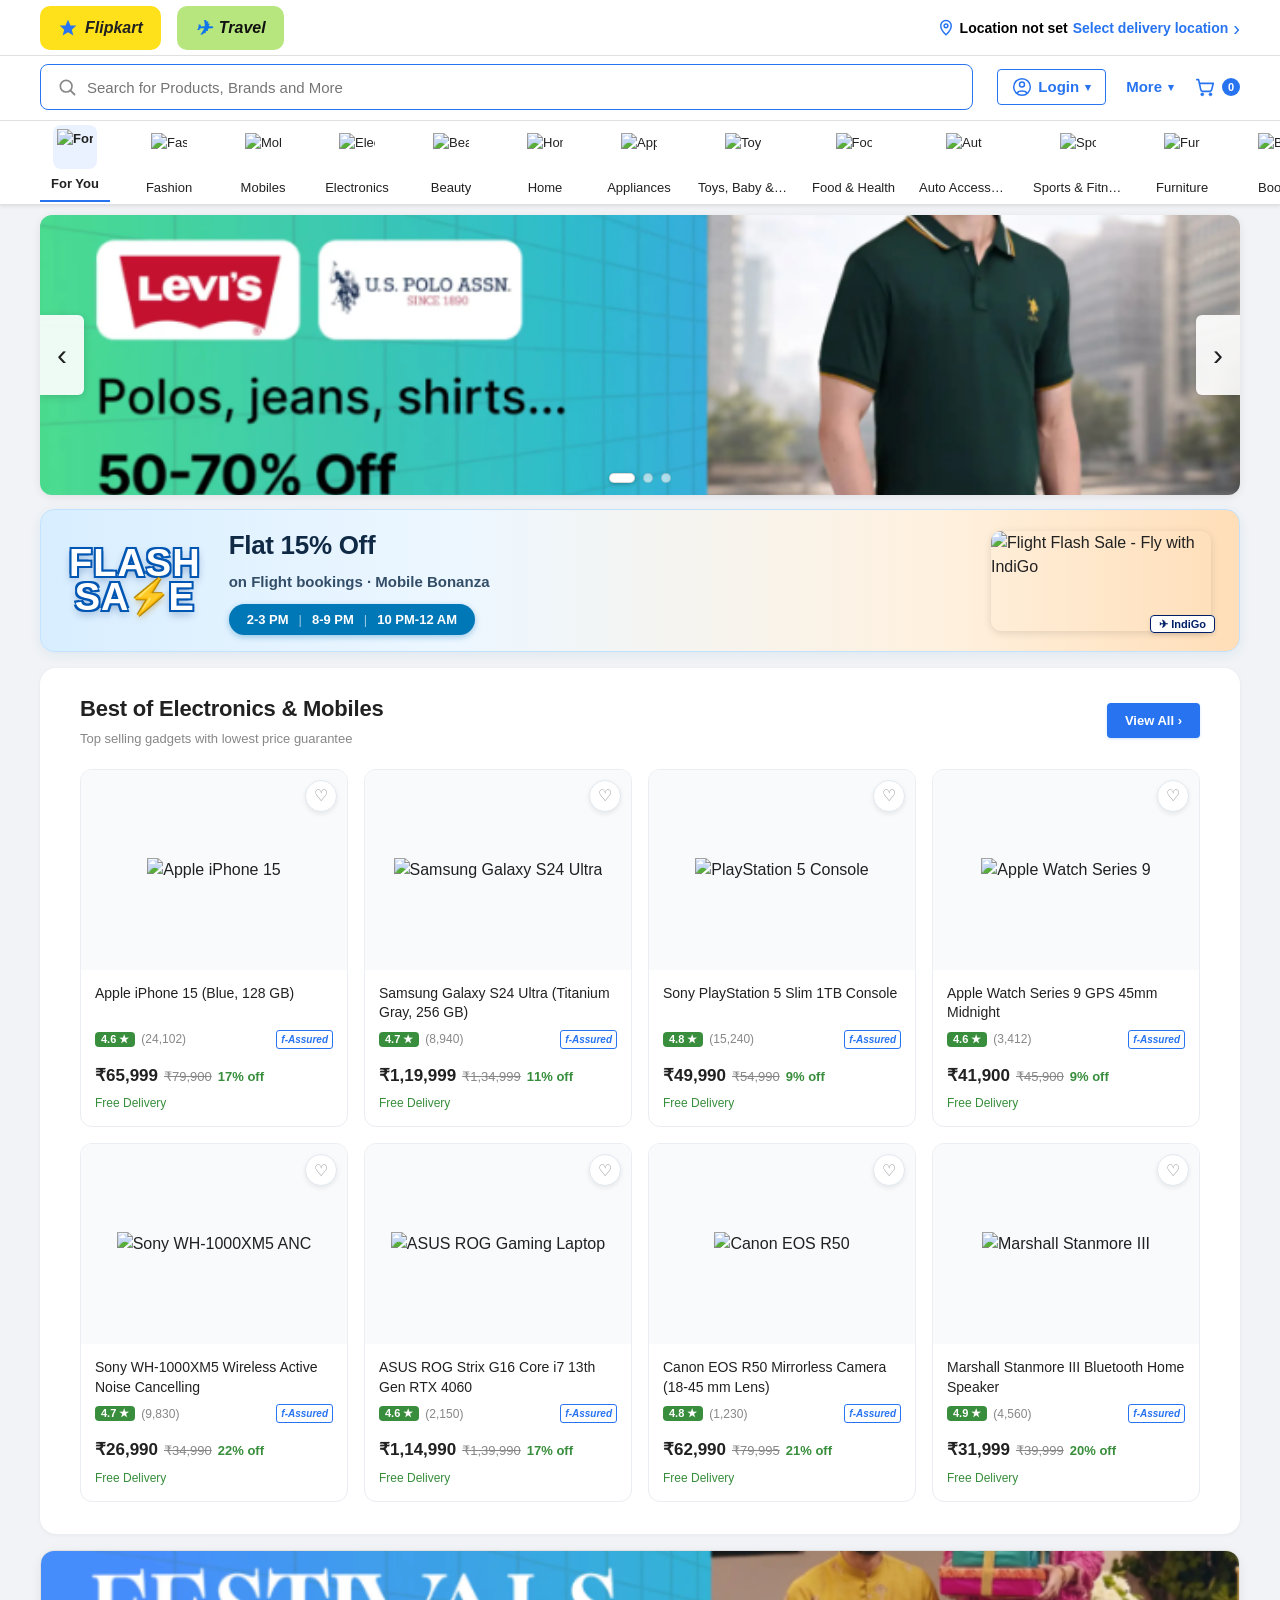
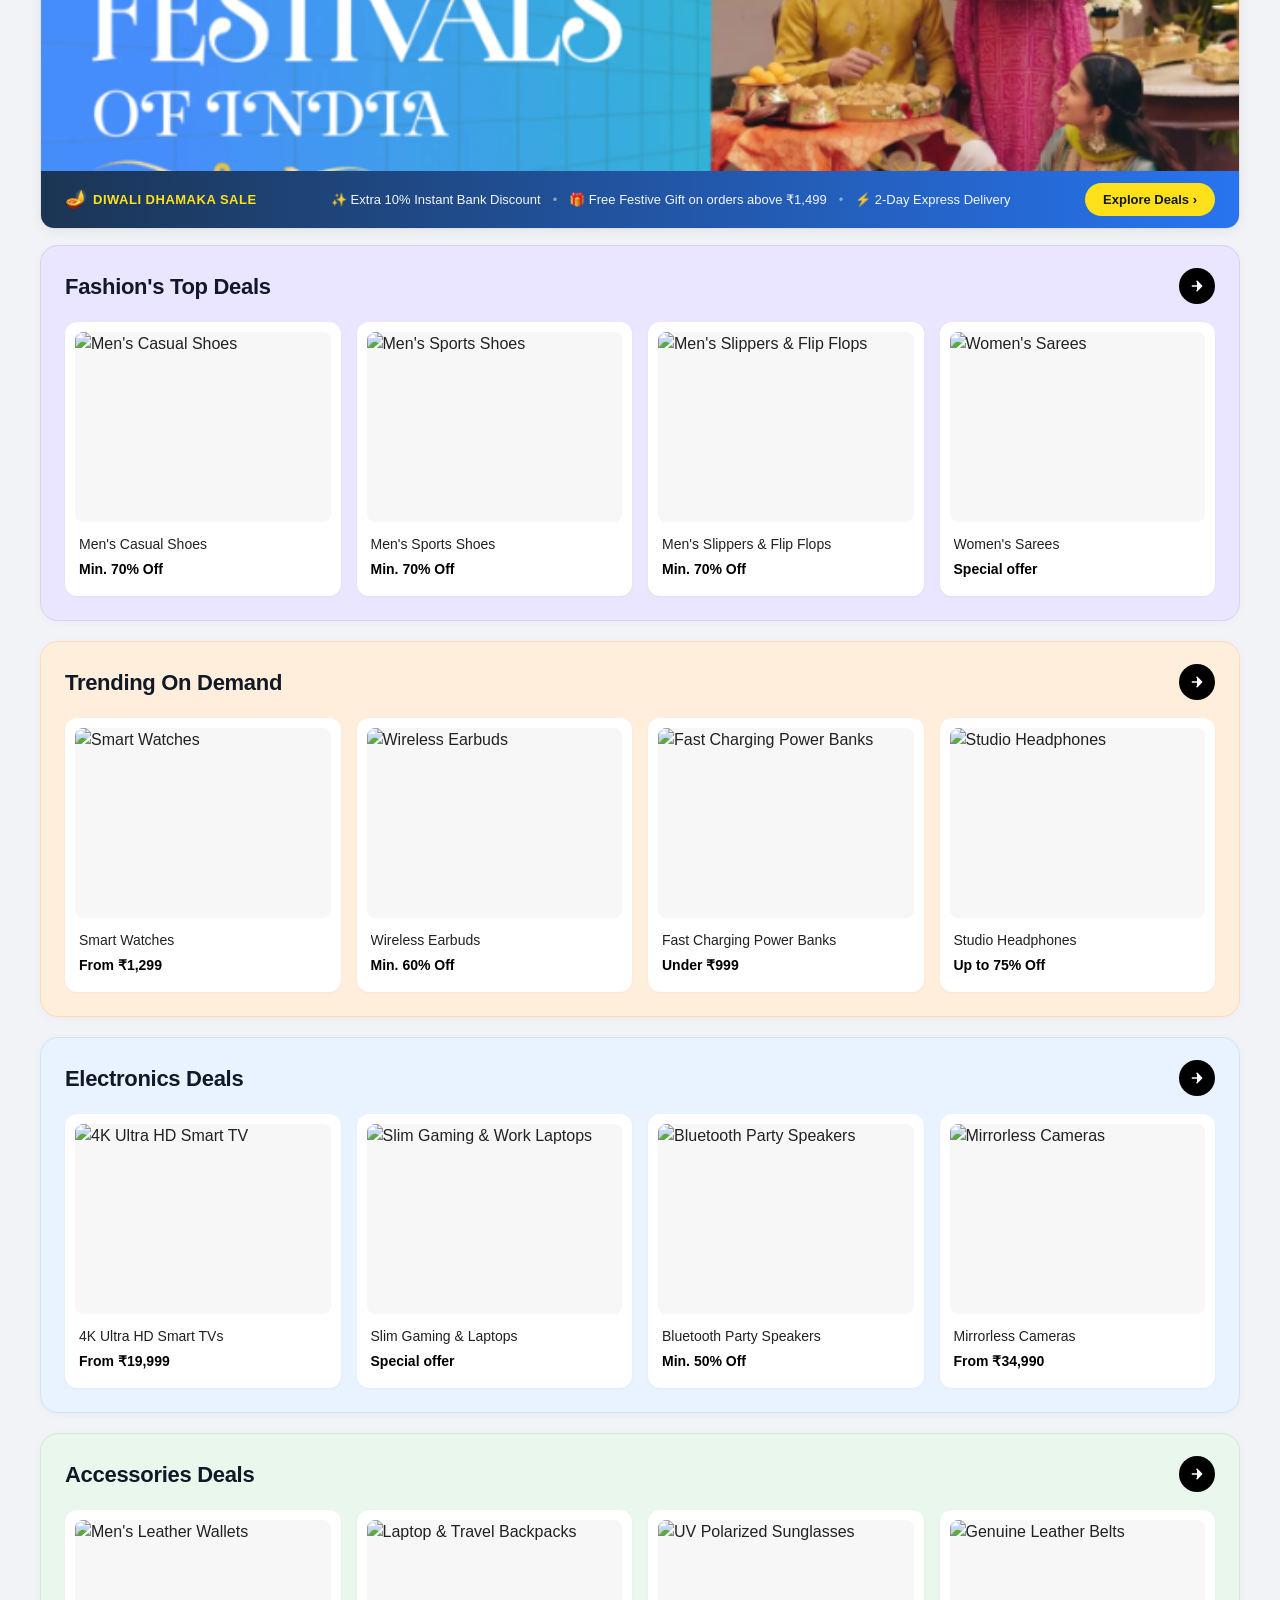
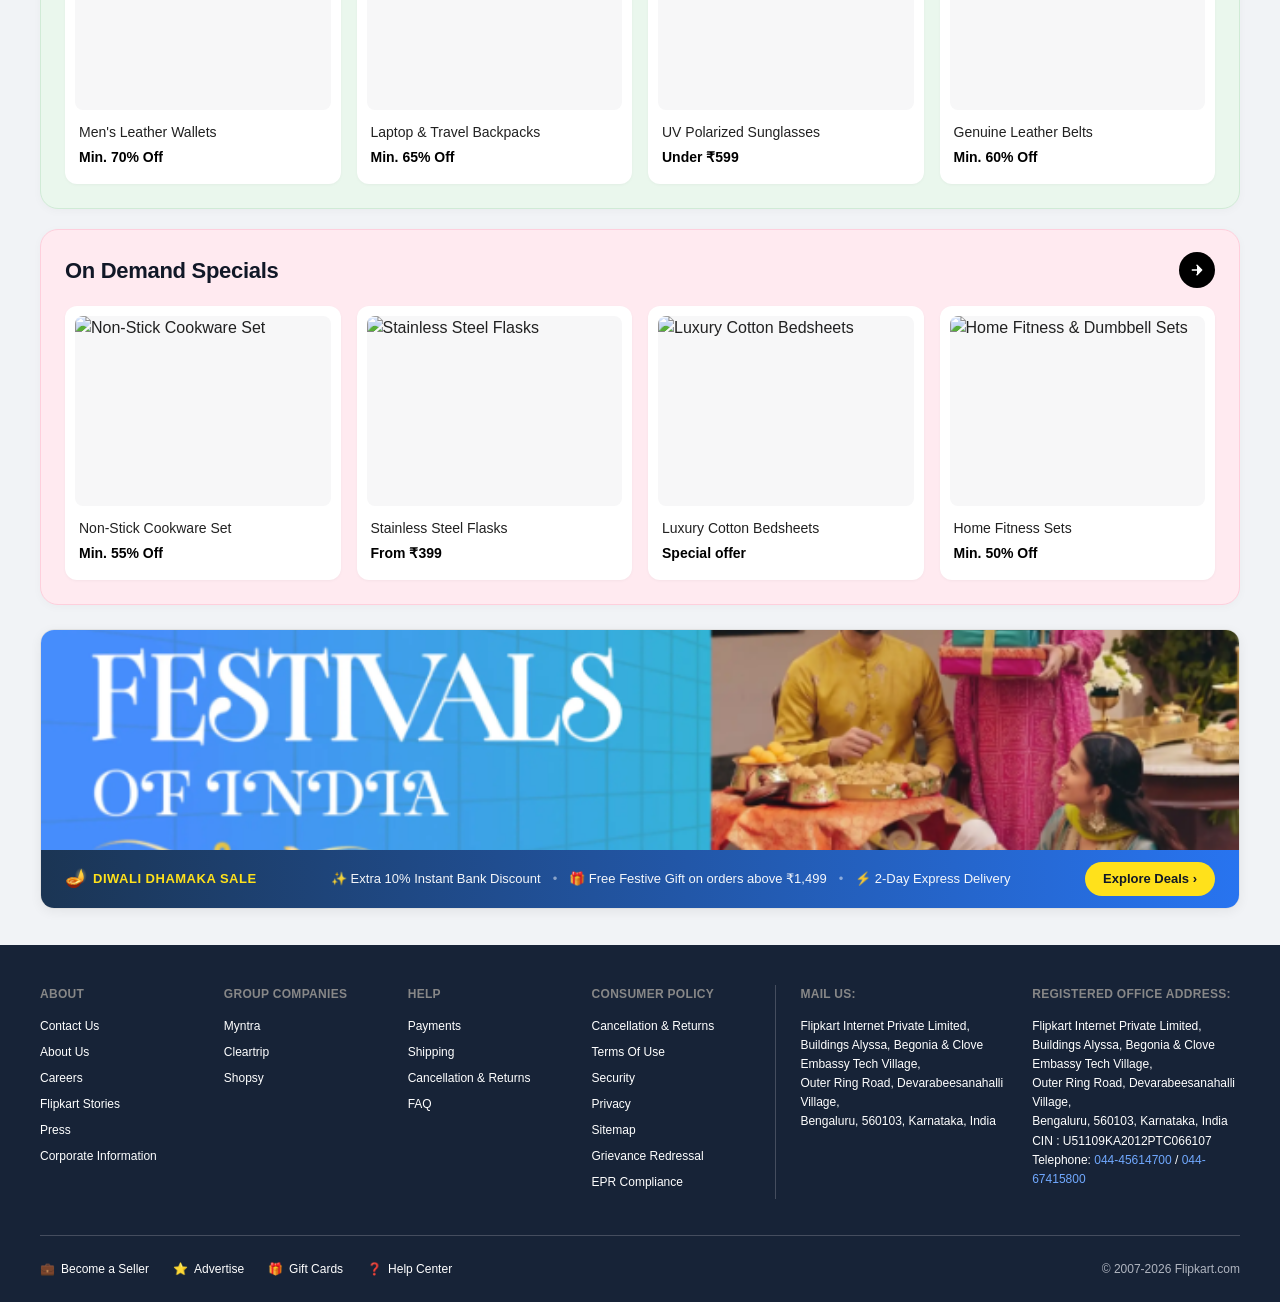
==== commit 0fae79a5: "new chnages and and etc banner" ====
--- a/index.html
+++ b/index.html
@@ -17,6 +17,7 @@
   <link rel="stylesheet" href="css/AdBanner1.css" />
   <link rel="stylesheet" href="css/Products.css" />
   <link rel="stylesheet" href="css/AdBanner2.css" />
+  <link rel="stylesheet" href="css/AdBanner3.css" />
   <link rel="stylesheet" href="css/TopProducts.css" />
   <link rel="stylesheet" href="css/footer.css" />
 </head>
@@ -41,6 +42,10 @@
   <!-- 6. Top Deals (5 Themed Containers) -->
   <div id="TopProducts"></div>
 
+  <!-- . Interstitial duplicate for test Ad 2 (Diwali Dhamaka / Festivals of India) -->
+
+  <div id="AdBanner3"></div>
+
   <!-- 7. Footer -->
   <div id="footer"></div>
 
@@ -53,4 +58,4 @@
   <script src="js/script.js"></script>
 </body>
 
-</html>
+</html>
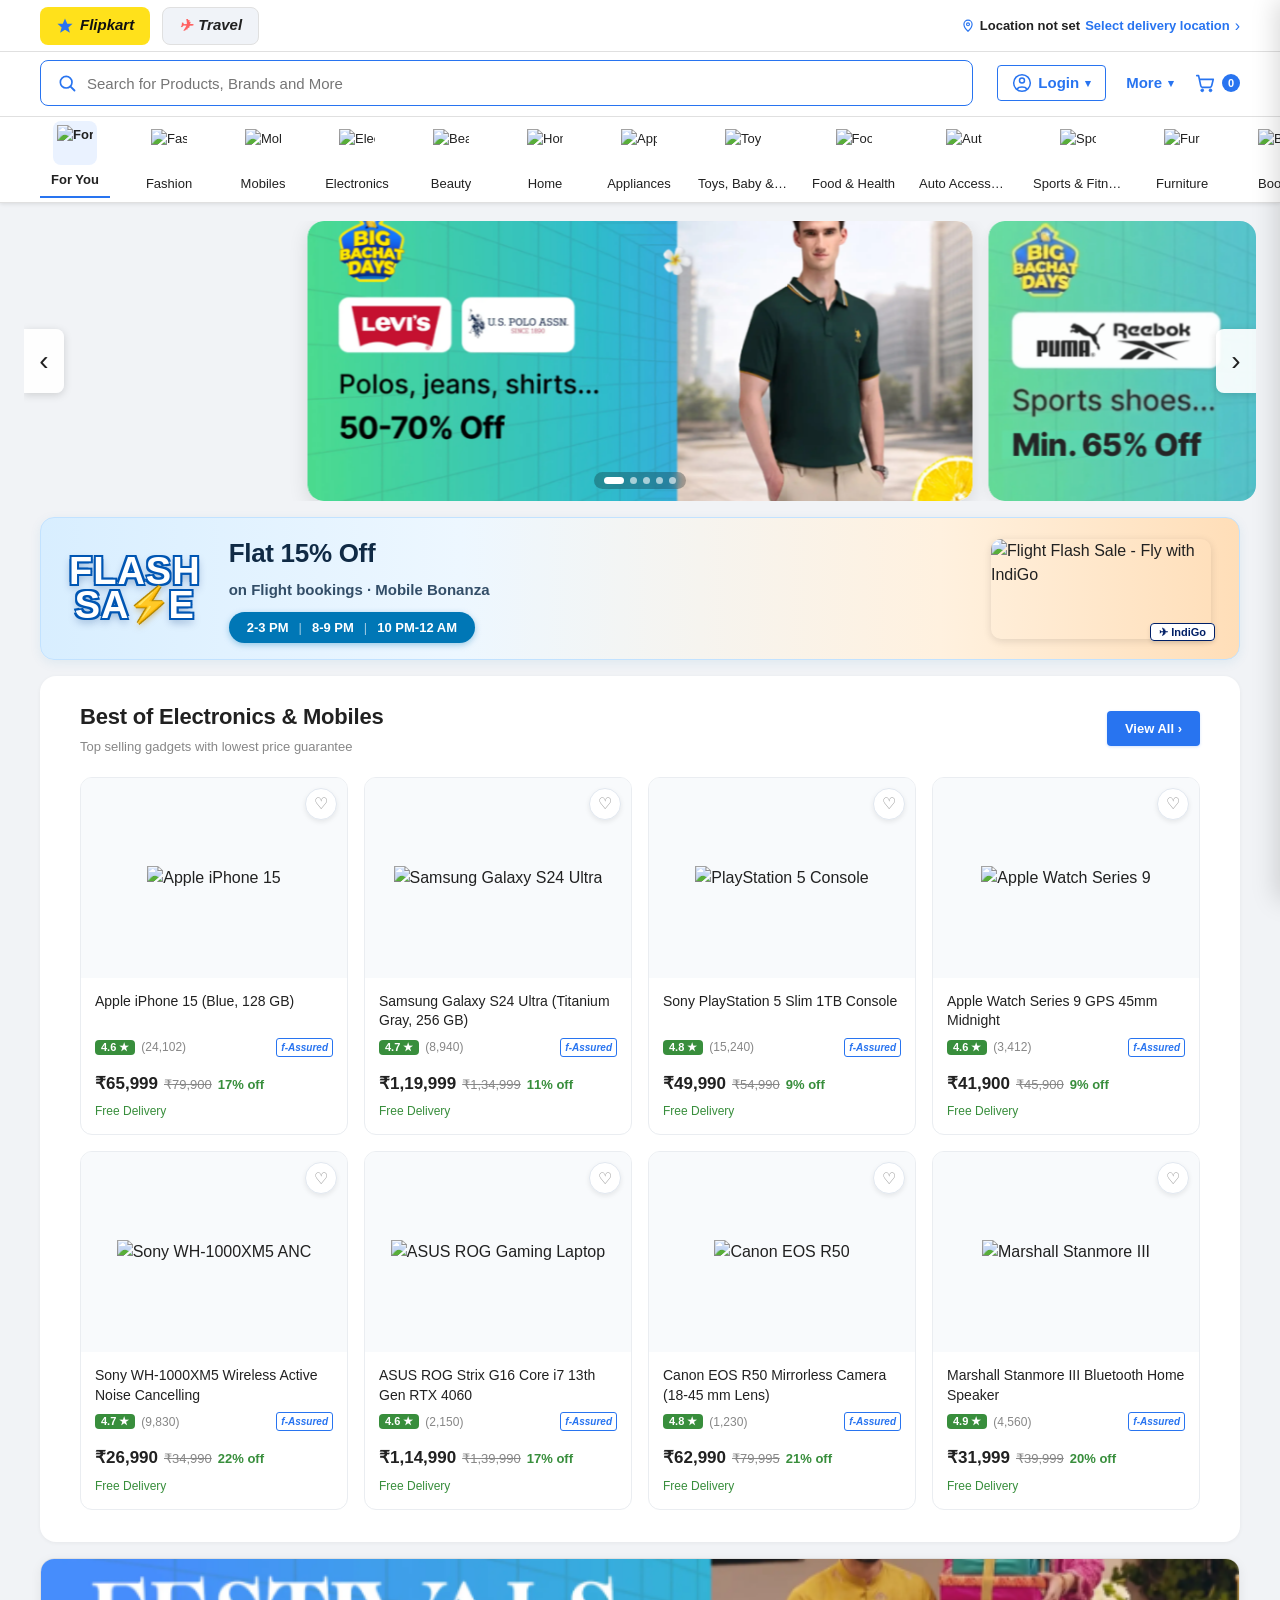
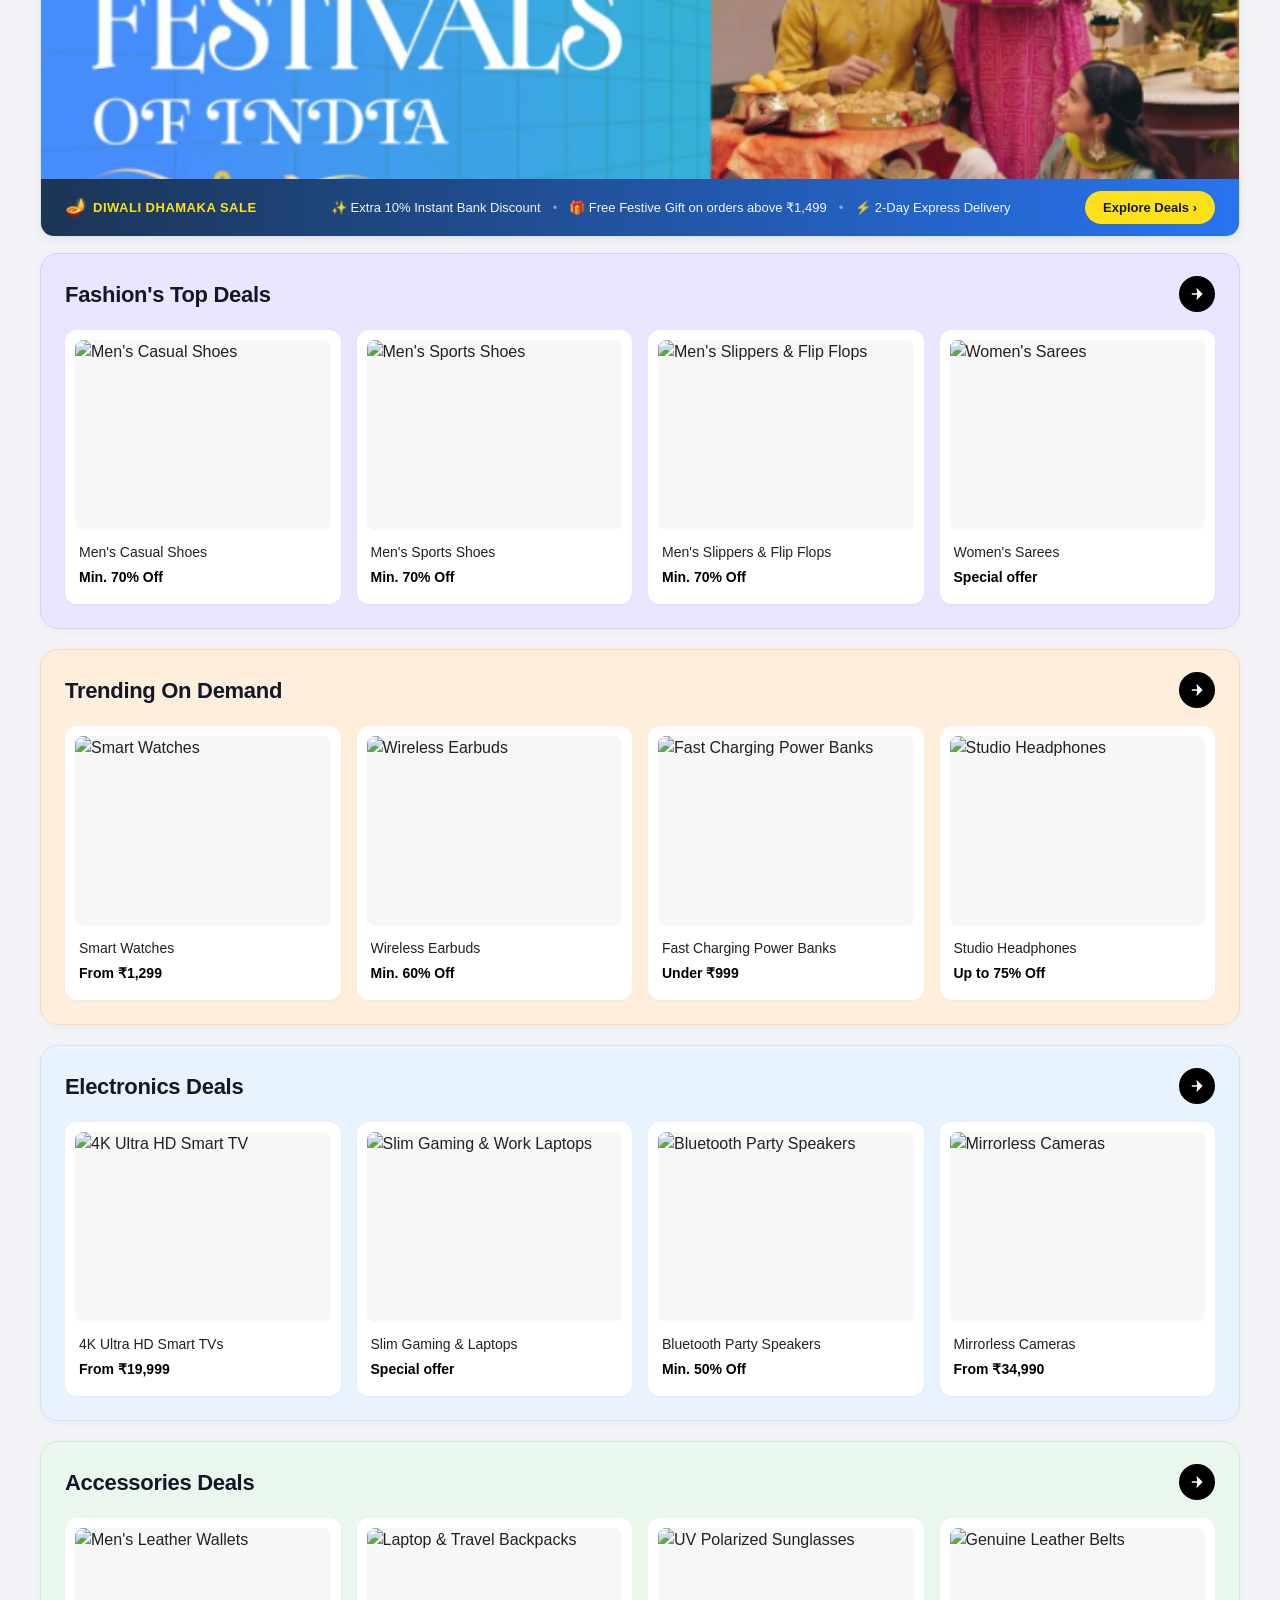
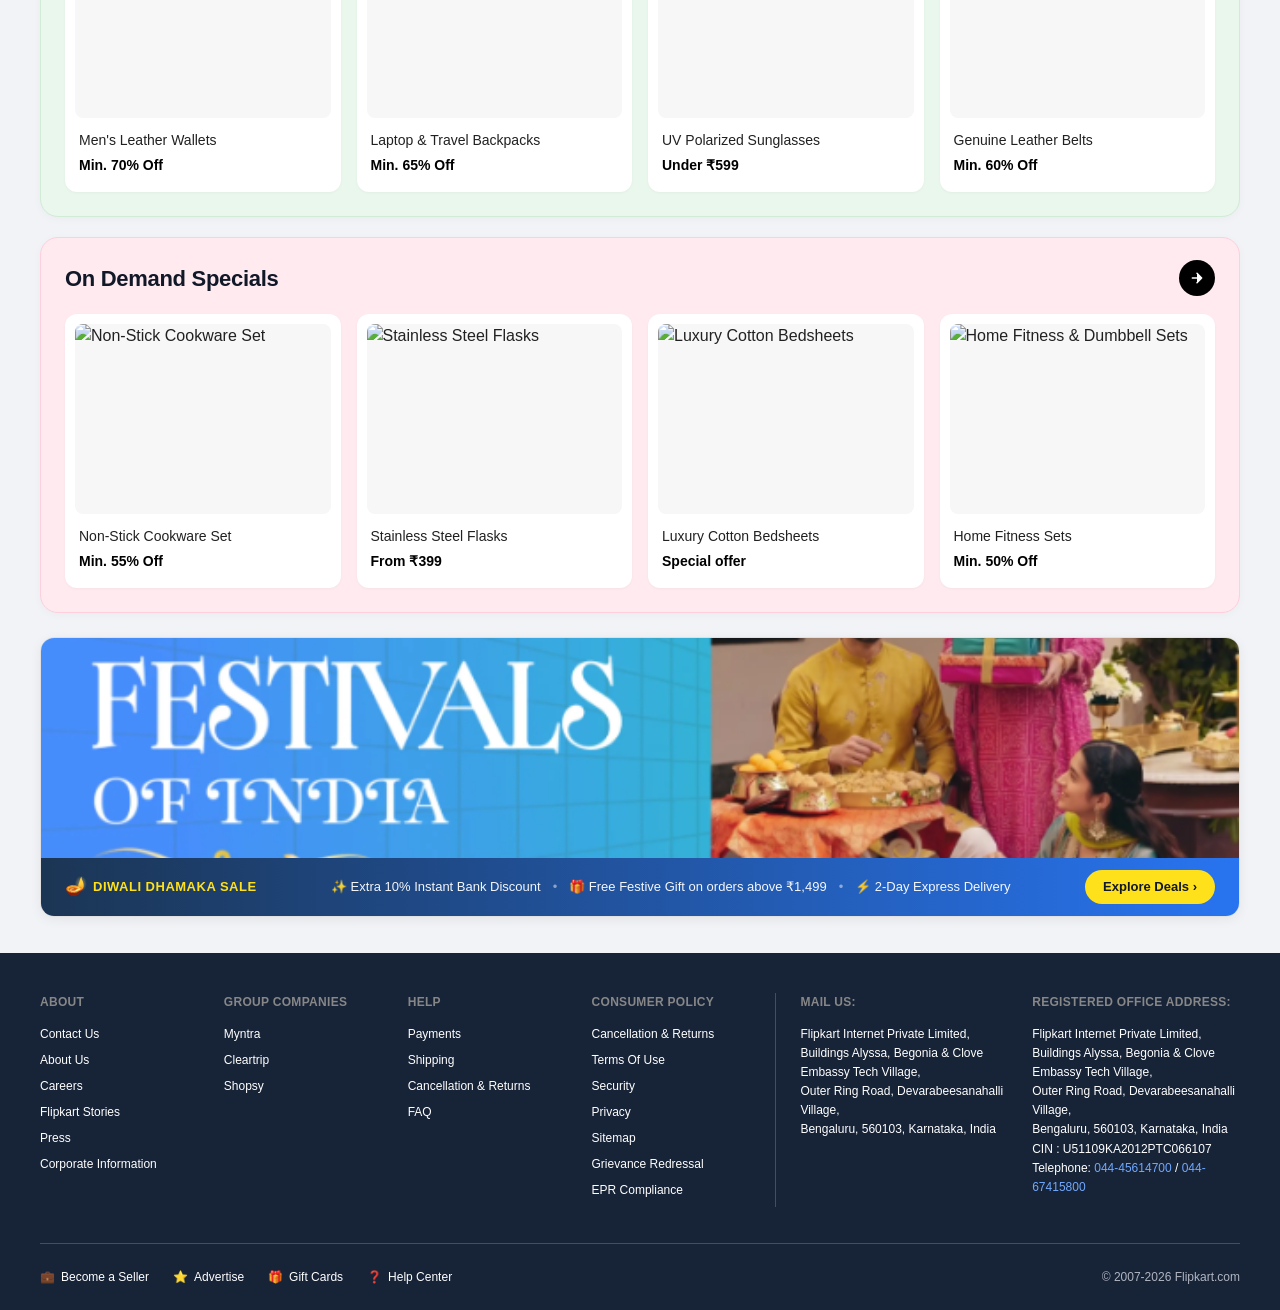
==== commit 7c963549: "added desktop res to imae slider" ====
--- a/index.html
+++ b/index.html
@@ -13,6 +13,7 @@
 
   <!-- Component Stylesheets (Divided 1:1 per markup in css/) -->
   <link rel="stylesheet" href="css/Header.css" />
+  <link rel="stylesheet" href="css/HeaderCats.css" />
   <link rel="stylesheet" href="css/Advertise.css" />
   <link rel="stylesheet" href="css/AdBanner1.css" />
   <link rel="stylesheet" href="css/Products.css" />
--- a/css/Header.css
+++ b/css/Header.css
@@ -1,3 +1,5 @@
+@import url("./HeaderCats.css");
+
 /* ================================
    SITE HEADER (css/Header.css)
 ================================ */
@@ -31,12 +33,12 @@
 
 
 /* ================================
-   ROW 1
+   ROW 1: BADGES & LOCATION
 ================================ */
 
 .header-top {
-  height: 56px;
-  max-height: 56px;
+  height: 52px;
+  max-height: 52px;
   background: white;
   border-bottom: 1px solid #e0e0e0;
   transition: max-height 0.3s cubic-bezier(0.4, 0, 0.2, 1), opacity 0.25s ease, border-color 0.25s ease;
@@ -44,90 +46,123 @@
 }
 
 .header-top .header-inner {
-  height: 56px;
+  height: 100%;
+  display: flex;
+  flex-direction: row;
+  align-items: center;
+  justify-content: space-between;
   gap: 16px;
 }
 
 
-/* Flipkart */
+/* ── Brands (Flipkart + Travel) ── */
+
+.header-top__brands {
+  display: flex;
+  align-items: center;
+  gap: 12px;
+}
+
+
+/* Flipkart Badge */
 
 .fk-badge {
-  height: 44px;
-  padding: 0 18px;
+  height: 38px;
+  padding: 0 16px;
 
   display: flex;
   align-items: center;
   justify-content: center;
-  gap: 7px;
+  gap: 6px;
 
   background: #ffe11b;
-  border-radius: 10px;
-
-  font-size: 16px;
+  border-radius: 8px;
+
+  font-size: 15px;
   font-weight: bold;
   font-style: italic;
+  color: #111;
+  text-decoration: none;
 }
 
 .fk-badge__star {
-  width: 20px;
-  height: 20px;
-}
-
-
-/* Travel */
+  width: 18px;
+  height: 18px;
+}
+
+
+/* Travel Badge */
 
 .travel-badge {
-  height: 44px;
-  padding: 0 18px;
-
-  display: flex;
-  align-items: center;
-  gap: 7px;
-
-  background: #b7e67e;
-  border-radius: 10px;
-
-  font-size: 16px;
+  height: 38px;
+  padding: 0 16px;
+
+  display: flex;
+  align-items: center;
+  gap: 6px;
+
+  background: #f0f3f8;
+  border: 1px solid #e0e0e0;
+  border-radius: 8px;
+
+  font-size: 15px;
   font-weight: 600;
   font-style: italic;
-  color: #111110;
+  color: #212121;
+  text-decoration: none;
 }
 
 .travel-badge__plane {
-  font-size: 20px;
-  color: #1176e9;
-}
-
-
-/* Location */
+  font-size: 16px;
+  color: #ff6161;
+}
+
+
+/* ── Location ── */
+
+.header-top__location-row {
+  margin-left: auto;
+  display: flex;
+  align-items: center;
+}
 
 .location {
-  margin-left: auto;
-
   display: flex;
   align-items: center;
   gap: 5px;
 
-  font-size: 14px;
+  font-size: 13px;
   white-space: nowrap;
+
+  background: none;
+  border: none;
+  cursor: pointer;
+  padding: 0;
+  color: #212121;
 }
 
 .location__pin {
   color: #2874f0;
+  flex-shrink: 0;
 }
 
 .location__text {
   font-weight: 600;
+  font-size: 13px;
+  color: #212121;
 }
 
 .location__cta {
   color: #2874f0;
   font-weight: 600;
+  font-size: 13px;
+  text-decoration: none;
 }
 
 .location__arrow {
   color: #2874f0;
-  font-size: 20px;
+  font-size: 16px;
+  line-height: 1;
 }
 
 
@@ -330,7 +365,7 @@
 
 .header-cats {
   width: 100%;
-  height: 85px;
+  min-height: 85px;
 
   display: block;
 
@@ -339,7 +374,7 @@
   border-top: 1px solid #e0e0e0;
   border-bottom: 1px solid #e0e0e0;
 
-  overflow: hidden;
+  overflow: visible;
   transition: height 0.3s cubic-bezier(0.4, 0, 0.2, 1);
 }
 
@@ -480,11 +515,11 @@
 
 /* Shrink category rail and hide icons to just show names */
 .site-header.is-scrolled .header-cats {
-  height: 42px;
+  min-height: 42px;
 }
 
 .site-header.is-scrolled .cat-rail {
-  height: 42px;
+  min-height: 42px;
   padding: 0 40px;
   gap: 28px;
 }
@@ -493,7 +528,7 @@
   min-width: auto;
   flex-direction: row;
   align-items: center;
-  gap: 0;
+  gap: 8px;
   height: 42px;
   position: relative;
 }
@@ -536,6 +571,313 @@
 
 
 /* ================================
+   SEARCH BAR ROW WRAPPER
+================================ */
+
+.search-bar-row {
+  display: flex;
+  align-items: center;
+  gap: 10px;
+  width: 100%;
+}
+
+
+/* ================================
+   HAMBURGER BUTTON
+================================ */
+
+.hamburger-btn {
+  display: none;
+  /* hidden on desktop */
+  flex-direction: column;
+  justify-content: center;
+  align-items: center;
+  gap: 5px;
+
+  flex-shrink: 0;
+  width: 40px;
+  height: 40px;
+
+  background: transparent;
+  border: 1.5px solid #2874f0;
+  border-radius: 8px;
+
+  cursor: pointer;
+  padding: 8px 7px;
+
+  transition: background 0.2s ease;
+}
+
+.hamburger-btn:hover {
+  background: #f0f5ff;
+}
+
+.hamburger-btn__bar {
+  display: block;
+  width: 22px;
+  height: 2.5px;
+  background: #2874f0;
+  border-radius: 2px;
+  transition: transform 0.28s ease, opacity 0.2s ease, width 0.2s ease;
+  transform-origin: center;
+}
+
+/* Animated X when open */
+.hamburger-btn.is-open .hamburger-btn__bar:nth-child(1) {
+  transform: translateY(7.5px) rotate(45deg);
+}
+
+.hamburger-btn.is-open .hamburger-btn__bar:nth-child(2) {
+  opacity: 0;
+  width: 0;
+}
+
+.hamburger-btn.is-open .hamburger-btn__bar:nth-child(3) {
+  transform: translateY(-7.5px) rotate(-45deg);
+}
+
+
+/* ================================
+   DRAWER OVERLAY
+================================ */
+
+.drawer-overlay {
+  display: none;
+  position: fixed;
+  inset: 0;
+  background: rgba(0, 0, 0, 0.45);
+  z-index: 1100;
+  backdrop-filter: blur(2px);
+  -webkit-backdrop-filter: blur(2px);
+  opacity: 0;
+  transition: opacity 0.3s ease;
+}
+
+.drawer-overlay.is-open {
+  display: block;
+  opacity: 1;
+}
+
+
+/* ================================
+   MOBILE DRAWER PANEL
+================================ */
+
+.mobile-drawer {
+  position: fixed;
+  top: 0;
+  right: 0;
+  bottom: 0;
+
+  width: min(320px, 88vw);
+  max-height: 100dvh;
+
+  background: #fff;
+  z-index: 1200;
+
+  display: flex;
+  flex-direction: column;
+
+  transform: translateX(100%);
+  transition: transform 0.32s cubic-bezier(0.4, 0, 0.2, 1);
+
+  overflow: hidden;
+  box-shadow: -4px 0 24px rgba(0, 0, 0, 0.15);
+}
+
+.mobile-drawer.is-open {
+  transform: translateX(0);
+}
+
+
+/* Drawer Header */
+
+.mobile-drawer__header {
+  display: flex;
+  align-items: center;
+  justify-content: space-between;
+
+  padding: 14px 18px;
+
+  background: #2874f0;
+  color: white;
+
+  flex-shrink: 0;
+}
+
+.mobile-drawer__brand {
+  display: flex;
+  align-items: center;
+  gap: 8px;
+
+  font-size: 18px;
+  font-weight: 700;
+  font-style: italic;
+  color: white;
+  text-decoration: none;
+}
+
+.mobile-drawer__close {
+  background: rgba(255, 255, 255, 0.18);
+  border: none;
+  border-radius: 8px;
+  color: white;
+  cursor: pointer;
+  padding: 5px;
+  display: flex;
+  align-items: center;
+  justify-content: center;
+  transition: background 0.2s ease;
+}
+
+.mobile-drawer__close:hover {
+  background: rgba(255, 255, 255, 0.32);
+}
+
+
+/* Quick Nav: Home · Login · Cart */
+
+.mobile-drawer__quick-nav {
+  display: flex;
+  align-items: stretch;
+
+  border-bottom: 1px solid #e0e0e0;
+
+  flex-shrink: 0;
+}
+
+.mobile-drawer__quick-item {
+  flex: 1;
+  display: flex;
+  flex-direction: column;
+  align-items: center;
+  justify-content: center;
+  gap: 4px;
+
+  padding: 14px 8px;
+
+  font-size: 12px;
+  font-weight: 600;
+  color: #2874f0;
+  text-decoration: none;
+  position: relative;
+
+  transition: background 0.18s ease;
+  border-right: 1px solid #e0e0e0;
+}
+
+.mobile-drawer__quick-item:last-child {
+  border-right: none;
+}
+
+.mobile-drawer__quick-item:hover {
+  background: #f0f5ff;
+}
+
+.mobile-drawer__quick-item svg {
+  stroke: #2874f0;
+}
+
+.mobile-drawer__cart-badge {
+  position: absolute;
+  top: 8px;
+  right: calc(50% - 20px);
+
+  min-width: 17px;
+  height: 17px;
+
+  background: #ff6161;
+  color: white;
+  border-radius: 50%;
+  font-size: 10px;
+  font-weight: bold;
+
+  display: flex;
+  align-items: center;
+  justify-content: center;
+
+  padding: 0 3px;
+}
+
+
+/* Section Divider */
+
+.mobile-drawer__divider {
+  padding: 10px 18px 6px;
+
+  font-size: 11px;
+  font-weight: 700;
+  letter-spacing: 0.8px;
+  text-transform: uppercase;
+  color: #878787;
+
+  background: #f5f5f5;
+  border-bottom: 1px solid #e0e0e0;
+
+  flex-shrink: 0;
+}
+
+
+/* Categories List */
+
+.mobile-drawer__cats {
+  flex: 1;
+  overflow-y: auto;
+  overscroll-behavior: contain;
+  -webkit-overflow-scrolling: touch;
+  scrollbar-width: thin;
+  scrollbar-color: #d0d0d0 transparent;
+}
+
+.mobile-drawer__cats::-webkit-scrollbar {
+  width: 4px;
+}
+
+.mobile-drawer__cats::-webkit-scrollbar-thumb {
+  background: #d0d0d0;
+  border-radius: 4px;
+}
+
+.mobile-drawer__cat-item {
+  display: flex;
+  align-items: center;
+  gap: 14px;
+
+  padding: 13px 18px;
+
+  font-size: 14px;
+  color: #212121;
+  text-decoration: none;
+  border-bottom: 1px solid #f0f0f0;
+
+  transition: background 0.15s ease;
+}
+
+.mobile-drawer__cat-item:hover {
+  background: #f0f5ff;
+  color: #2874f0;
+}
+
+.mobile-drawer__cat-item.is-active {
+  background: #eaf2ff;
+  color: #2874f0;
+  font-weight: 600;
+}
+
+.mobile-drawer__cat-item img {
+  width: 30px;
+  height: 30px;
+  object-fit: contain;
+  flex-shrink: 0;
+}
+
+/* Prevent body scroll when drawer is open */
+body.drawer-open {
+  overflow: hidden;
+}
+
+
+/* ================================
    RESPONSIVE
 ================================ */
 
@@ -565,31 +907,111 @@
 
 @media (max-width: 768px) {
 
+  /* Show hamburger button on left of search bar, hide desktop actions */
+  .hamburger-btn {
+    display: flex;
+    flex-shrink: 0;
+  }
+
+  .actions {
+    display: none;
+  }
+
+  /* Body top padding to accommodate expanded mobile header */
   body {
-    padding-top: 250px;
-  }
-
+    padding-top: 220px;
+  }
+
+  /* Header Top row expansion for mobile */
+  .header-top {
+    height: auto;
+    max-height: none;
+    background: #eaf2ff;
+    padding: 8px 0;
+  }
+
+  .header-top .header-inner {
+    flex-direction: column;
+    align-items: stretch;
+    gap: 8px;
+    padding-left: 16px;
+    padding-right: 16px;
+  }
+
+  /* Badges taking 50/50 side-by-side full width on mobile top */
+  .header-top__brands {
+    width: 100%;
+    display: flex;
+    gap: 10px;
+  }
+
+  .fk-badge,
+  .travel-badge {
+    flex: 1;
+    height: 42px;
+    border-radius: 12px;
+    font-size: 15px;
+    font-weight: 700;
+    justify-content: center;
+    box-shadow: 0 1px 3px rgba(0, 0, 0, 0.08);
+  }
+
+  .travel-badge {
+    background: #ffffff;
+    border: 1px solid #dcdcdc;
+  }
+
+  /* Location row sitting below badges aligned left */
+  .header-top__location-row {
+    margin-left: 0;
+    width: 100%;
+    display: flex;
+    align-items: center;
+    padding-left: 2px;
+  }
+
+  .location {
+    width: 100%;
+    justify-content: flex-start;
+    font-size: 13px;
+  }
+
+  .location__text {
+    font-size: 13px;
+    color: #212121;
+  }
+
+  .location__cta {
+    font-size: 13px;
+    color: #2874f0;
+    font-weight: 600;
+  }
+
+  /* Main Search Row */
   .header-main {
-    height: 105px;
+    height: auto;
+    padding: 8px 0 10px;
   }
 
   .header-main .header-inner {
     display: flex;
-    flex-direction: column;
-    gap: 8px;
+    flex-direction: row;
+    align-items: center;
+    padding-left: 16px;
+    padding-right: 16px;
+  }
+
+  .search-bar-row {
+    width: 100%;
+    display: flex;
+    align-items: center;
+    gap: 10px;
   }
 
   .search {
-    width: 100%;
-  }
-
-  .actions {
-    width: 100%;
-    justify-content: space-around;
-  }
-
-  .location__text {
-    display: none;
+    flex: 1;
+    height: 44px;
+    border-radius: 10px;
   }
 
   .site-header.is-scrolled .cat-rail {
@@ -610,8 +1032,17 @@
   .fk-badge,
   .travel-badge {
     height: 38px;
-    padding: 0 12px;
+    padding: 0 10px;
     font-size: 14px;
+  }
+
+  .fk-badge__star {
+    width: 16px;
+    height: 16px;
+  }
+
+  .travel-badge__plane {
+    font-size: 15px;
   }
 
   .cat-rail {
@@ -635,4 +1066,4 @@
     width: 32px;
     height: 32px;
   }
-}
+}
--- a/css/HeaderCats.css
+++ b/css/HeaderCats.css
@@ -0,0 +1,250 @@
+/* ============================================================
+   CATEGORY RAIL STYLES (css/HeaderCats.css)
+   Standalone CSS for components/HeaderCats.html
+   ============================================================ */
+
+.header-cats {
+  width: 100%;
+  min-height: 85px;
+
+  display: block;
+
+  background: white;
+
+  border-top: 1px solid #e0e0e0;
+  border-bottom: 1px solid #e0e0e0;
+
+  overflow: visible;
+  transition: height 0.3s cubic-bezier(0.4, 0, 0.2, 1);
+}
+
+
+/* Category horizontal row */
+
+.cat-rail {
+  width: 100%;
+  height: 85px;
+
+  display: flex;
+
+  align-items: center;
+
+  gap: 24px;
+
+  padding: 8px 40px;
+
+  overflow-x: auto;
+  overflow-y: hidden;
+
+  scrollbar-width: none;
+  transition: height 0.3s cubic-bezier(0.4, 0, 0.2, 1), padding 0.3s ease, gap 0.3s ease;
+}
+
+.cat-rail::-webkit-scrollbar {
+  display: none;
+}
+
+
+/* Each category */
+
+.cat-rail li {
+  flex: 0 0 auto;
+}
+
+.cat {
+  min-width: 70px;
+
+  display: flex;
+  flex-direction: column;
+
+  align-items: center;
+  justify-content: center;
+
+  gap: 5px;
+
+  color: #212121;
+
+  font-size: 13px;
+
+  white-space: nowrap;
+
+  cursor: pointer;
+  text-decoration: none;
+}
+
+
+/* Category image */
+
+.cat__icon {
+  width: 44px;
+  height: 44px;
+
+  display: flex;
+  align-items: center;
+  justify-content: center;
+
+  border-radius: 8px;
+}
+
+.cat__icon img {
+  width: 36px;
+  height: 36px;
+
+  display: block;
+
+  object-fit: contain;
+}
+
+
+/* Category text */
+
+.cat__label {
+  display: block;
+
+  max-width: 90px;
+
+  overflow: hidden;
+  text-overflow: ellipsis;
+
+  text-align: center;
+}
+
+
+/* Active category */
+
+.cat.is-active {
+  font-weight: bold;
+}
+
+.cat.is-active .cat__icon {
+  background: #eaf2ff;
+}
+
+.cat.is-active::after {
+  content: "";
+
+  width: 100%;
+  height: 2px;
+
+  background: #2874f0;
+
+  margin-top: 2px;
+}
+
+
+/* Hover */
+
+.cat:hover {
+  color: #2874f0;
+}
+
+
+/* ================================
+   SCROLLED HEADER COMPACT CATEGORIES
+================================ */
+
+/* Shrink category rail and hide icons to just show names on scroll */
+.site-header.is-scrolled .header-cats {
+  min-height: 42px;
+}
+
+.site-header.is-scrolled .cat-rail {
+  min-height: 42px;
+  padding: 0 40px;
+  gap: 28px;
+}
+
+.site-header.is-scrolled .cat {
+  min-width: auto;
+  flex-direction: row;
+  align-items: center;
+  gap: 8px;
+  height: 42px;
+  position: relative;
+}
+
+.site-header.is-scrolled .cat__icon {
+  display: none !important;
+}
+
+.site-header.is-scrolled .cat__label {
+  max-width: none;
+  font-size: 14px;
+  font-weight: 500;
+  color: #212121;
+  white-space: nowrap;
+}
+
+.site-header.is-scrolled .cat:hover .cat__label {
+  color: #2874f0;
+}
+
+.site-header.is-scrolled .cat.is-active .cat__label {
+  color: #2874f0;
+  font-weight: 700;
+}
+
+.site-header.is-scrolled .cat.is-active::after {
+  display: none;
+}
+
+.site-header.is-scrolled .cat.is-active::before {
+  content: "";
+  position: absolute;
+  bottom: 0;
+  left: 0;
+  right: 0;
+  height: 3px;
+  background: #2874f0;
+  border-radius: 2px 2px 0 0;
+}
+
+
+/* ================================
+   CATEGORY RESPONSIVE BREAKPOINTS
+================================ */
+
+@media (max-width: 1100px) {
+  .cat-rail {
+    padding-left: 20px;
+    padding-right: 20px;
+  }
+
+  .site-header.is-scrolled .cat-rail {
+    padding-left: 20px;
+    padding-right: 20px;
+    gap: 18px;
+  }
+}
+
+@media (max-width: 768px) {
+  .site-header.is-scrolled .cat-rail {
+    padding-left: 14px;
+    padding-right: 14px;
+    gap: 16px;
+  }
+}
+
+@media (max-width: 560px) {
+  .cat-rail {
+    padding-left: 12px;
+    padding-right: 12px;
+    gap: 14px;
+  }
+
+  .site-header.is-scrolled .cat-rail {
+    padding-left: 10px;
+    padding-right: 10px;
+    gap: 14px;
+  }
+
+  .cat__icon {
+    width: 38px;
+    height: 38px;
+  }
+
+  .cat__icon img {
+    width: 32px;
+    height: 32px;
+  }
+}
--- a/css/Advertise.css
+++ b/css/Advertise.css
@@ -1,135 +1,294 @@
 /* ============================================================
-   HERO SLIDER BANNER (css/Advertise.css)
-   Modular styles for components/Advertise.html
+   HERO SLIDER (css/Advertise.css)
    ============================================================ */
 
 .hero-slider-section {
-  padding: 10px 40px 14px;
-  width: 100%;
-}
+  width: 100%;
+  padding: 16px 24px;
+  overflow: hidden;
+}
+
+
+/* ============================================================
+   MAIN SLIDER WINDOW
+   ============================================================ */
 
 .hero-slider {
   position: relative;
   width: 100%;
-  height: 280px;
-  border-radius: 12px;
+  height: 280px; /* Desktop sleek height */
+
   overflow: hidden;
-  box-shadow: 0 2px 10px rgba(0, 0, 0, 0.08);
-  background: #e9ecef;
-}
+
+  background: transparent;
+
+  border-radius: 16px;
+  touch-action: pan-y;
+  cursor: grab;
+}
+
+.hero-slider:active {
+  cursor: grabbing;
+}
+
+
+/* ============================================================
+   SLIDER TRACK
+   ============================================================ */
+
+.hero-slider-track {
+  display: flex;
+  align-items: center;
+
+  gap: 16px;
+  height: 100%;
+  width: 100%;
+
+  padding: 0;
+
+  transition: transform 0.45s cubic-bezier(0.25, 1, 0.5, 1);
+
+  will-change: transform;
+}
+
+
+/* ============================================================
+   INDIVIDUAL AD CARD (Desktop: Centered ~54% width with side previews)
+   ============================================================ */
 
 .hero-slide {
-  position: absolute;
-  inset: 0;
-  opacity: 0;
-  visibility: hidden;
-  transition: opacity 0.5s ease-in-out, visibility 0.5s ease-in-out;
+  flex: 0 0 54%;
+  width: 54%;
+
+  height: 100%;
+
+  position: relative;
+
+  overflow: hidden;
+
+  border-radius: 16px;
+
+  background: #ffffff;
+
+  opacity: 0.85;
+
+  box-shadow: 0 4px 14px rgba(0, 0, 0, 0.08);
+
+  transition: opacity 0.45s ease, transform 0.45s ease, box-shadow 0.45s ease;
+
+  user-select: none;
+  -webkit-user-drag: none;
 }
 
 .hero-slide.is-active {
   opacity: 1;
-  visibility: visible;
-}
+  box-shadow: 0 6px 20px rgba(0, 0, 0, 0.12);
+}
+
+
+/* ============================================================
+   IMAGE
+   ============================================================ */
 
 .hero-slide img {
+  display: block;
+
   width: 100%;
   height: 100%;
+
   object-fit: cover;
   object-position: center;
-  display: block;
-}
-
-/* Slider Controls */
+
+  border-radius: 16px;
+  pointer-events: none;
+  -webkit-user-drag: none;
+}
+
+
+/* ============================================================
+   ARROW BUTTONS
+   ============================================================ */
+
 .slider-btn {
   position: absolute;
+
   top: 50%;
+
   transform: translateY(-50%);
-  width: 44px;
-  height: 80px;
-  background: rgba(255, 255, 255, 0.9);
+
+  z-index: 20;
+
+  width: 40px;
+  height: 64px;
+
   border: none;
-  font-size: 30px;
+
+  background: rgba(255, 255, 255, 0.92);
+
   color: #212121;
+
+  font-size: 28px;
+  font-weight: 300;
+
   display: flex;
   align-items: center;
   justify-content: center;
+
   cursor: pointer;
-  z-index: 10;
+
   box-shadow: 0 2px 8px rgba(0, 0, 0, 0.15);
-  transition: background 0.2s ease, transform 0.15s ease;
-}
+
+  transition: background 0.2s ease, color 0.2s ease, width 0.2s ease;
+}
+
 
 .slider-btn:hover {
   background: #ffffff;
+
   color: #2874f0;
-}
+
+  width: 44px;
+}
+
 
 .slider-btn--prev {
   left: 0;
-  border-radius: 0 6px 6px 0;
-}
+
+  border-radius: 0 8px 8px 0;
+}
+
 
 .slider-btn--next {
   right: 0;
-  border-radius: 6px 0 0 6px;
-}
+
+  border-radius: 8px 0 0 8px;
+}
+
+
+/* ============================================================
+   DOTS
+   ============================================================ */
 
 .slider-dots {
   position: absolute;
+
   bottom: 12px;
+
   left: 50%;
+
   transform: translateX(-50%);
+
+  z-index: 20;
+
   display: flex;
-  gap: 8px;
-  z-index: 10;
-}
+  align-items: center;
+
+  gap: 6px;
+
+  padding: 5px 10px;
+
+  background: rgba(0, 0, 0, 0.25);
+
+  backdrop-filter: blur(4px);
+
+  border-radius: 20px;
+}
+
 
 .slider-dot {
-  width: 10px;
-  height: 10px;
+  width: 7px;
+  height: 7px;
+
+  padding: 0;
+
+  border: none;
+
   border-radius: 50%;
+
   background: rgba(255, 255, 255, 0.6);
-  border: 1px solid rgba(0, 0, 0, 0.15);
+
   cursor: pointer;
-  transition: all 0.25s ease;
-  padding: 0;
-}
+
+  transition: width 0.3s ease, background 0.3s ease;
+}
+
 
 .slider-dot.is-active {
-  width: 26px;
-  border-radius: 12px;
+  width: 20px;
+
+  border-radius: 10px;
+
   background: #ffffff;
-  box-shadow: 0 1px 4px rgba(0, 0, 0, 0.25);
-}
-
-/* Responsive */
+}
+
+
+/* ============================================================
+   TABLET
+   ============================================================ */
+
 @media (max-width: 1100px) {
+
   .hero-slider-section {
-    padding-left: 20px;
-    padding-right: 20px;
-  }
-}
-
-@media (max-width: 900px) {
+    padding: 12px 16px;
+  }
+
   .hero-slider {
     height: 220px;
   }
-}
-
-@media (max-width: 600px) {
+
+  .hero-slide {
+    flex: 0 0 65%;
+    width: 65%;
+  }
+}
+
+
+/* ============================================================
+   MOBILE (100% Single Slide View, Edge-to-Edge)
+   ============================================================ */
+
+@media (max-width: 768px) {
+
   .hero-slider-section {
-    padding-left: 10px;
-    padding-right: 10px;
+    padding: 8px 12px;
   }
 
   .hero-slider {
-    height: 170px;
-    border-radius: 8px;
+    height: 160px;
+    border-radius: 10px;
+  }
+
+  .hero-slider-track {
+    gap: 0;
+    padding: 0;
+  }
+
+  .hero-slide {
+    flex: 0 0 100%;
+    width: 100%;
+
+    opacity: 1;
+
+    border-radius: 10px;
+    transform: none !important;
+  }
+
+  .hero-slide img {
+    border-radius: 10px;
   }
 
   .slider-btn {
+    width: 30px;
+    height: 48px;
+
+    font-size: 22px;
+  }
+
+  .slider-btn:hover {
     width: 32px;
-    height: 50px;
-    font-size: 22px;
-  }
-}
+  }
+
+  .slider-dots {
+    bottom: 6px;
+  }
+}
